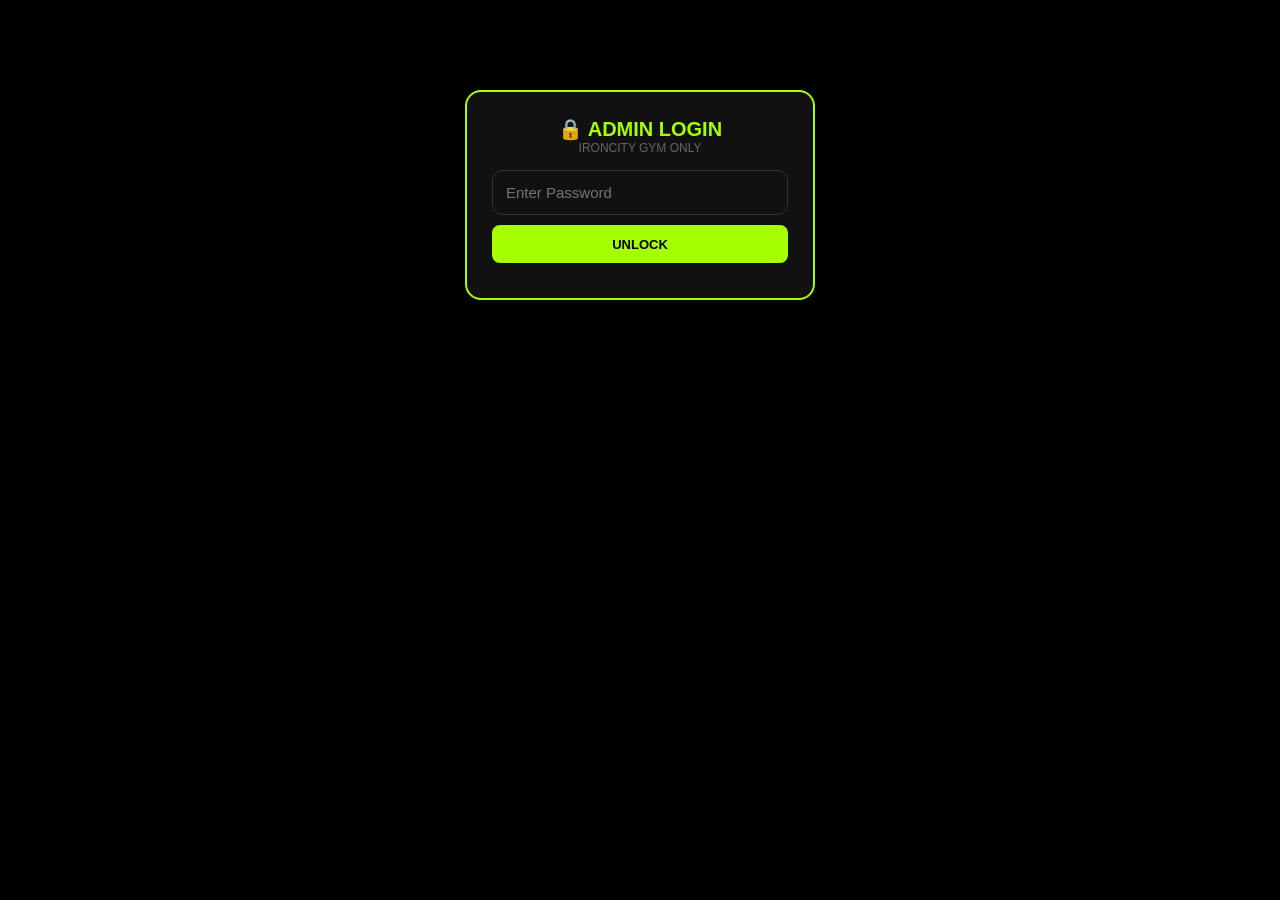
==== index.html @ 2d41ef51 "html" ====
<!DOCTYPE html>
<html lang="en">
<head>
<meta charset="UTF-8"><meta name="viewport" content="width=device-width, initial-scale=1.0"><title>IRONCITY ADMIN</title>
<style>
*{margin:0;padding:0;box-sizing:border-box;font-family:Arial,sans-serif}body{background:#000;color:#fff;padding:10px}h1{color:#a6ff00;text-align:center;margin-top:8px;font-size:21px}h2{margin-top:20px;font-size:16px}#loginBox{max-width:350px;margin:80px auto;background:#111;padding:25px;border-radius:16px;border:2px solid #a6ff00;text-align:center}#dashboard{display:none}.search{width:100%;padding:13px;border-radius:10px;background:#111;border:1px solid #333;color:#fff;margin:10px 0 5px 0;font-size:15px}.stats{display:grid;grid-template-columns:1fr 1fr 1fr;gap:8px;margin:10px 0}.card-stat{background:#111;border:1px solid #333;padding:12px;border-radius:10px;text-align:center;font-size:13px}.card-stat b{color:#a6ff00;font-size:18px;display:block;margin-top:3px}
/* FIXED - BIGGER LETTERS + PRESSABLE BUTTONS + SCROLLABLE ON PHONE */
.table-wrap{margin-top:10px;max-height:420px;overflow-y:auto;overflow-x:auto;-webkit-overflow-scrolling:touch;border:1px solid #222;border-radius:12px;background:#111}
.table-wrap::-webkit-scrollbar{height:6px;width:6px}
.table-wrap::-webkit-scrollbar-thumb{background:#a6ff00;border-radius:10px}
table{width:100%;border-collapse:collapse;font-size:14.5px;table-layout:auto;min-width:680px}
th{background:#a6ff00;color:#000;padding:10px 6px;text-align:left;font-size:12.5px;position:sticky;top:0;z-index:5;white-space:nowrap;font-weight:900}
td{padding:10px 6px;border-bottom:1px solid #222;text-align:left;font-size:14.5px;vertical-align:middle;line-height:1.4;word-break:break-word}
td small{font-size:11.5px}
.count{display:inline-block;padding:3px 9px;border-radius:20px;font-weight:800;margin-left:6px;font-size:11px}.btn{border:none;padding:10px 12px;border-radius:8px;font-weight:900;cursor:pointer;font-size:13px;min-height:38px}.btn-green{background:#a6ff00;color:#000;width:100%}.btn-wa{background:#a6ff00;color:#000;padding:8px 12px;border-radius:7px;text-decoration:none;font-size:12px;font-weight:800;white-space:nowrap;min-height:36px;display:inline-flex;align-items:center}.btn-paid{background:orange;color:#000;padding:8px 12px;border-radius:7px;font-size:12.5px;font-weight:800;cursor:pointer;border:none;white-space:nowrap;min-height:36px}#addBox{display:none;position:fixed;top:0;left:0;right:0;bottom:0;background:rgba(0,0,0,0.9);z-index:99;padding:15px;overflow:auto}#addBox .inner{max-width:400px;margin:30px auto;background:#111;border:2px solid #a6ff00;padding:20px;border-radius:16px}#addBox input,#addBox select{width:100%;padding:12px;margin:6px 0;border-radius:8px;background:#000;border:1px solid #333;color:#fff;font-size:14px}#searchInfo{font-size:12.5px;color:#a6ff00;margin-left:5px}.btn-cancel{background:#ff3333;color:#fff;padding:8px 10px;border-radius:7px;font-size:11px;font-weight:800;cursor:pointer;border:none;margin-left:4px;min-height:36px}.days-control{display:flex;align-items:center;gap:6px;background:#1a1a1a;border:1px solid #333;border-radius:10px;padding:6px;width:100%}.days-control input{width:100%;max-width:52px;text-align:center;background:#000;color:#a6ff00;font-weight:900;border:1px solid #333;border-radius:7px;padding:7px;font-size:14px;min-height:36px}.days-control button{width:34px;height:36px;border-radius:7px;border:none;font-weight:900;cursor:pointer;background:#222;color:#fff;font-size:13px;flex-shrink:0}.icon-btn{width:38px;height:38px;border-radius:8px;border:1px solid #333;background:#111;color:#fff;cursor:pointer;font-size:16px;flex-shrink:0}
#receiptModal{display:none;position:fixed;top:0;left:0;right:0;bottom:0;background:rgba(0,0,0,0.95);z-index:200;padding:15px;overflow:auto;align-items:center;justify-content:center}
#receiptModal .inner{max-width:500px;width:100%;margin:20px auto;background:#111;border:2px solid #a6ff00;border-radius:16px;padding:15px}
#receiptModal img,#receiptModal iframe{width:100%;max-height:80vh;border-radius:12px;background:#000}
/* REMOVE SMALL ARROW INSIDE NUMBER BOX - KEEP OUTSIDE LEFT/RIGHT BUTTONS */
input[type=number]::-webkit-outer-spin-button,
input[type=number]::-webkit-inner-spin-button{
-webkit-appearance:none;
margin:0;
}
input[type=number]{
-moz-appearance:textfield;
appearance:textfield;
}
</style>
</head>
<body>
<div id="loginBox">
  <div style="color:#a6ff00;font-weight:900;font-size:20px">🔒 ADMIN LOGIN</div>
  <div style="color:#666;font-size:12px;margin-bottom:15px">IRONCITY GYM ONLY</div>
  <input type="password" id="passInput" placeholder="Enter Password" class="search" style="margin:0 0 10px 0">
  <button class="btn btn-green" onclick="checkPassword()">UNLOCK</button>
  <div id="loginError" style="color:red;font-size:13px;margin-top:10px"></div>
</div>
<div id="dashboard">
  <h1>IRONCITY ADMIN</h1>
  <div style="text-align:center;color:#666;font-size:12px">Behind Ogige Main Market <br><button onclick="logout()" style="width:auto;padding:4px 10px;background:#222;color:#fff;font-size:11px;margin-top:5px;border:none;border-radius:5px;cursor:pointer">Logout</button></div>
  <div class="stats">
    <div class="card-stat"><span>Total</span><b id="total">0</b></div>
    <div class="card-stat"><span>🟢 Active</span><b id="active">0</b></div>
    <div class="card-stat"><span>🔴 Expired</span><b id="expired">0</b></div>
  </div>
  <div class="stats">
    <div class="card-stat"><span>💰 Revenue</span><b id="revenue">₦0</b></div>
    <div class="card-stat"><span>🟡 Today</span><b id="soon">0</b></div>
    <div class="card-stat"><span>Today</span><b id="todayDate"></b></div>
  </div>
  <div style="display:grid;grid-template-columns:1fr 1fr;gap:10px">
    <button class="btn btn-green" onclick="loadMembers()">🔄 Refresh</button>
    <button class="btn btn-green" style="background:#fff;color:#000" onclick="document.getElementById('addBox').style.display='block'">+ Add Member</button>
  </div>
  <input type="text" id="search" class="search" placeholder="🔍 Search ANYTHING..." oninput="filterTable()">
  <div id="searchInfo"></div>
  <h2>🟡 EXPIRES TODAY <span id="todayCount" class="count" style="background:orange;color:#000">0</span></h2>
  <div class="table-wrap"><table id="todayTable"><thead><tr><th>Name</th><th>Phone</th><th>Plan</th><th>Action</th></tr></thead><tbody><tr><td colspan="4">Loading...</td></tr></tbody></table></div>
  <h2>🟢 ACTIVE <span id="activeCount" class="count" style="background:#a6ff00;color:#000">0</span></h2>
  <div class="table-wrap"><table id="activeTable"><thead><tr><th>Name</th><th>Phone</th><th>Plan</th><th>Expires</th><th>Status</th><th>Manage</th></tr></thead><tbody><tr><td colspan="6">Loading...</td></tr></tbody></table></div>
  <h2>🔴 EXPIRED <span id="expiredCount" class="count" style="background:red;color:#fff">0</span></h2>
  <div class="table-wrap"><table id="expiredTable"><thead><tr><th>Name</th><th>Phone</th><th>Plan</th><th>Expired On</th><th>Status</th><th>Manage</th></tr></thead><tbody><tr><td colspan="6">Loading...</td></tr></tbody></table></div>
</div>
<div id="addBox"><div class="inner"><h2 style="color:#a6ff00;margin-bottom:10px">+ Add Member Manually</h2><input id="addName" placeholder="Full Name"><input id="addPhone" placeholder="Phone e.g 081..."><select id="addPlan"><option value="">Select Plan</option><option value="Daily Without Coaching">Daily Without Coaching - ₦1500</option><option value="Daily With Coaching">Daily With Coaching - ₦2500</option><option value="Weekly Without Coaching">Weekly Without Coaching - ₦7000</option><option value="Weekly With Coaching">Weekly With Coaching - ₦10000</option><option value="2 Weeks Without Coaching">2 Weeks Without Coaching - ₦12000</option><option value="2 Weeks With Coaching">2 Weeks With Coaching - ₦16000</option><option value="Monthly Without Coaching">Monthly Without Coaching - ₦12000</option><option value="Monthly With Coaching">Monthly With Coaching - ₦20000</option></select><select id="addSession"><option value="">Select Session</option><option>Morning 7AM-11AM</option><option>Evening 3PM-7PM</option></select><select id="addPay"><option value="Pay at Gym">Pay at Gym (Unpaid - ₦0)</option><option value="Pay Immediately">Paid Cash / Transfer (Count Revenue)</option></select><button class="btn btn-green" style="margin-top:10px" onclick="addMemberManually()">Add Member</button><button class="btn" style="width:100%;margin-top:8px;background:#222;color:#fff" onclick="document.getElementById('addBox').style.display='none'">Cancel</button><div id="addMsg" style="margin-top:10px;font-size:12px"></div></div></div>
<div id="receiptModal" onclick="if(event.target===this)closeReceipt()"><div class="inner"><div style="display:flex;justify-content:space-between;align-items:center;margin-bottom:10px"><b style="color:#a6ff00">🧾 Receipt</b><button onclick="closeReceipt()" style="background:red;color:#fff;border:none;padding:6px 12px;border-radius:8px;font-weight:900;cursor:pointer">✕ Close</button></div><div id="receiptContent" style="text-align:center;color:#666">Loading...</div></div></div>
<script>
const ADMIN_PASSWORD = "IronCity2024";
const SCRIPT_URL = "https://script.google.com/macros/s/AKfycbxXzLASwZrrU3uwd_KIz-hk4TkinqfwGpOUrkL6J2oufiEWx7UQjNJ5FR431eq5QlWcJw/exec";
function checkPassword(){if(document.getElementById('passInput').value===ADMIN_PASSWORD){localStorage.setItem('ironcity_admin','true');showDashboard()}else{document.getElementById('loginError').innerText="Wrong password!"}}function showDashboard(){document.getElementById('loginBox').style.display="none";document.getElementById('dashboard').style.display="block";loadMembers()}function logout(){localStorage.removeItem('ironcity_admin');location.reload()}if(localStorage.getItem('ironcity_admin')==='true'){showDashboard()}
function filterTable(){const q=document.getElementById('search').value.toLowerCase().trim();const info=document.getElementById('searchInfo');let visibleCount=0;document.querySelectorAll('table tbody tr').forEach(tr=>{if(tr.innerText.includes('No one')||tr.innerText.includes('No active')||tr.innerText.includes('No expired')||tr.innerText.includes('Loading')){return}const show=q===''||tr.innerText.toLowerCase().includes(q);tr.style.display=show?'':'none';if(show)visibleCount++;});if(q){info.textContent=visibleCount>0?`✅ ${visibleCount} found`:`❌ No results`}else{info.textContent=''}}
function getExpiryFromPlan(plan, from=new Date()){const d=new Date(from);const p=plan.toLowerCase();if(p.includes("daily"))d.setDate(d.getDate()+1);else if(p.includes("weekly")&&!p.includes("2"))d.setDate(d.getDate()+7);else if(p.includes("2 week"))d.setDate(d.getDate()+14);else d.setMonth(d.getMonth()+1);return d.getFullYear()+"-"+String(d.getMonth()+1).padStart(2,'0')+"-"+String(d.getDate()).padStart(2,'0');}
function parseDate(str){if(!str)return null;const s=String(str).trim();if(s.includes('T')||s.match(/^\d{4}-\d{2}-\d{2}/)){const d=new Date(s);if(!isNaN(d)){d.setHours(0,0,0,0);return d}}if(s.includes('/')){const p=s.split('/');if(p.length===3){const d=new Date(parseInt(p[2]),parseInt(p[1])-1,parseInt(p[0]));if(!isNaN(d)){d.setHours(0,0,0,0);return d}}}const d=new Date(s);if(!isNaN(d)){d.setHours(0,0,0,0);return d}return null}
let rawDataCache=[];
function getDynamicPriceAdmin(days, isWith){
  days=Number(days)||0;
  var P={daily_without:1500,daily_with:2500,weekly_without:7000,weekly_with:10000,twoWeeks_without:12000,twoWeeks_with:16000,monthly_without:12000,monthly_with:20000};
  var d=isWith?P.daily_with:P.daily_without;
  var w=isWith?P.weekly_with:P.weekly_without;
  var w2=isWith?P.twoWeeks_with:P.twoWeeks_without;
  var mo=isWith?P.monthly_with:P.monthly_without;
  if(days===1)return d; if(days===7)return w; if(days===14)return w2; if(days===30)return mo;
  var price=0; var rem=days;
  if(rem>=30){price+=Math.floor(rem/30)*mo; rem%=30;}
  if(rem>=14){price+=Math.floor(rem/14)*w2; rem%=14;}
  if(rem>=7){price+=Math.floor(rem/7)*w; rem%=7;}
  price+=rem*d; return price;
}
function getPriceFromPlan(plan){
  var p=String(plan||"").toLowerCase().trim();
  if(p==="daily without coaching")return 1500;
  if(p==="daily with coaching")return 2500;
  if(p==="weekly without coaching")return 7000;
  if(p==="weekly with coaching")return 10000;
  if(p==="2 weeks without coaching")return 12000;
  if(p==="2 weeks with coaching")return 16000;
  if(p==="monthly without coaching")return 12000;
  if(p==="monthly with coaching")return 20000;
  var m=p.match(/(\d+)\s*day/);
  if(m){
    var days=parseInt(m[1]);
    var isWith=p.indexOf("with coaching")>-1 && p.indexOf("without")==-1;
    return getDynamicPriceAdmin(days, isWith);
  }
  return 1500;
}
function changeDays(id, delta){const inp=document.getElementById(id);let v=parseInt(inp.value)||0;v+=delta;if(v<1)v=1;if(v>365)v=365;inp.value=v}
function viewReceipt(url){if(!url){alert('No receipt');return}const modal=document.getElementById('receiptModal');const content=document.getElementById('receiptContent');modal.style.display='flex';let displayUrl=url;if(url.includes('drive.google.com')&&url.includes('/view')){const id=url.match(/[-\w]{25,}/);if(id)displayUrl=`https://drive.google.com/file/d/${id[0]}/preview`;}if(url.toLowerCase().includes('.pdf')||displayUrl.includes('/preview')){content.innerHTML=`<iframe src="${displayUrl}" style="height:70vh"></iframe><br><a href="${url}" target="_blank" style="color:#a6ff00;margin-top:10px;display:inline-block">Open</a>`;}else{content.innerHTML=`<img src="${displayUrl}" style="max-width:100%"><br><a href="${url}" target="_blank" style="color:#a6ff00;margin-top:10px;display:inline-block">Open</a>`;}}
function closeReceipt(){document.getElementById('receiptModal').style.display='none';}
function generateAndSendCard(name,phone,plan,expiry,profilePic,membershipId){const clean=String(phone).replace(/[^0-9]/g,'');const wa=clean.startsWith('0')?'234'+clean.slice(1):clean;const id=membershipId||('IC-'+clean.slice(-4));const qr=`https://api.qrserver.com/v1/create-qr-code/?size=300x300&data=IRONCITY|${name}|${phone}|${plan}|${expiry}`;const text=`*IRONCITY GYM - CARD APPROVED* 💳\n\nName: ${name}\nPhone: ${phone}\nID: ${id}\nPlan: ${plan}\nExpires: ${expiry}\n\nQR: ${qr}\nShow at gate.`;window.open(`https://wa.me/${wa}?text=${encodeURIComponent(text)}`,'_blank');}
async function addDaysToMember(phone, inputId, btn, isWith){const days=parseInt(document.getElementById(inputId).value)||0;if(days<1){alert('Enter days');return}const pricePreview=getDynamicPriceAdmin(days, isWith);if(!confirm(`Add ${days} days to ${phone}? Price ₦${pricePreview.toLocaleString()} - Will be PAUSED until you Mark Paid + Play.`))return;if(btn){btn.innerText='...';btn.disabled=true}try{await fetch(SCRIPT_URL,{method:"POST",mode:"no-cors",body:JSON.stringify({action:"addDays",phone:phone,days:days,isWith:isWith})});alert(`✅ Added ${days} days - Price ₦${pricePreview.toLocaleString()} - Now at TOP as PAUSED (—) - Mark Paid`);setTimeout(loadMembers,3500)}catch(e){alert('Error:'+e.message);if(btn){btn.innerText='Add';btn.disabled=false}}}
async function pauseMember(phone, btn){if(!confirm('Pause?'))return;if(btn){btn.innerText='...';btn.disabled=true}try{await fetch(SCRIPT_URL,{method:"POST",mode:"no-cors",body:JSON.stringify({action:"pause",phone:String(phone)})});alert('⏸️ Paused - Now shows —');setTimeout(loadMembers,3500)}catch(e){alert(e.message)}}
async function playMember(phone, btn){if(!confirm('Play? Starts TODAY'))return;if(btn){btn.innerText='...';btn.disabled=true}try{await fetch(SCRIPT_URL,{method:"POST",mode:"no-cors",body:JSON.stringify({action:"play",phone:String(phone)})});alert('▶️ Resumed - Starts TODAY - Expiry now shows date');setTimeout(loadMembers,3500)}catch(e){alert(e.message)}}
async function markAsPaid(phone, plan, btn){
  if(btn){btn.innerText="Marking...";btn.disabled=true}
  const price=getPriceFromPlan(plan);
  if(!confirm('Mark as PAID ₦'+price.toLocaleString()+'?')){if(btn){btn.innerText="Mark Paid ₦"+price.toLocaleString();btn.disabled=false}return}
  try{
    await fetch(SCRIPT_URL,{method:"POST",mode:"no-cors",body:JSON.stringify({action:"markPaid",phone:String(phone),price:Number(price)})});
    alert('✅ Paid ₦'+price.toLocaleString()+'! Wait 4 secs - revenue + card unlock');
    setTimeout(loadMembers,4000);
  }catch(e){alert(e.message);if(btn){btn.innerText="Mark Paid";btn.disabled=false}}
}
async function cancelMember(phone, btn){if(!confirm('Delete?'))return;if(btn){btn.innerText="Deleting...";btn.disabled=true}await fetch(SCRIPT_URL,{method:"POST",mode:"no-cors",body:JSON.stringify({action:"cancel",phone:phone})});alert('✅ Deleted');setTimeout(loadMembers,4000)}
async function addMemberManually(){const name=document.getElementById('addName').value.trim();const phone=document.getElementById('addPhone').value.trim();const plan=document.getElementById('addPlan').value;const session=document.getElementById('addSession').value;const payMethod=document.getElementById('addPay').value;const msg=document.getElementById('addMsg');if(!name||!phone||!plan||!session){msg.innerHTML='<span style="color:red">Fill all fields</span>';return}msg.innerHTML='Adding...';const isPaid=payMethod.includes('Immediately');const price=isPaid?getPriceFromPlan(plan):0;const expiry=getExpiryFromPlan(plan);const data={name,phone,email:`${phone}@ironcity.com`,session,plan,goal:"general",payMethod,price,amount:price,expiry};try{await fetch(SCRIPT_URL,{method:"POST",mode:"no-cors",body:JSON.stringify(data)});msg.innerHTML='<span style="color:#a6ff00">✅ Added</span>';setTimeout(()=>{document.getElementById('addBox').style.display='none';loadMembers();document.getElementById('addName').value='';document.getElementById('addPhone').value='';msg.innerHTML=''},1200)}catch(e){msg.innerHTML='<span style="color:red">Error: '+e.message+'</span>'}}
async function loadMembers(){
  document.getElementById('todayDate').innerText=new Date().toDateString().slice(4);
  try{
    const res=await fetch(SCRIPT_URL+"?t="+Date.now(),{cache:"no-store"});const data=await res.json();rawDataCache=data;
    let total=0,active=0,expired=0,soon=0,revenue=0;let todayHTML="",activeHTML="",expiredHTML="";
    const today=new Date();today.setHours(0,0,0,0);
    data.reverse().forEach((m, idx)=>{
      if(!m.name)return;total++;
      const amt=parseInt(m.amount||0)||0;if(amt>0){revenue+=amt}
      const isPaid=amt>0;
      const isPaused=String(m.status||'').toLowerCase()==='paused';
      let expiry = parseDate(m.expiryDate||m.expiry);
      let diff=null;let expiryDisplay="—";
      if(isPaused){
        const orig=parseDate(m.originalExpiry);
        if(orig){diff=Math.ceil((orig - today)/(1000*60*60*24));if(diff<1)diff=m.days||7;}else diff=m.days||7;
        expiryDisplay=`<span style="color:#666">—</span> <small style="color:#a6ff00">⏸️ ${diff}d pending</small>`;
      } else if(expiry){
        expiry.setHours(0,0,0,0);diff=Math.ceil((expiry-today)/(1000*60*60*24));
        expiryDisplay=expiry.toDateString().slice(4)+` <small style="color:#666">(${diff}d)</small>`;
      } else {
        expiryDisplay=`<span style="color:#666">—</span>`;
      }
      const cleanPhone=String(m.phone||'').replace(/[^0-9]/g,'');const waPhone=cleanPhone.startsWith('0')?'234'+cleanPhone.slice(1):cleanPhone;const waLink=`https://wa.me/${waPhone}`;
      const inputId=`days_${idx}`;
      const daysControl=`<div class="days-control"><button onclick="changeDays('${inputId}',-1)">▼</button><input id="${inputId}" type="number" value="7" min="1" max="365"><button onclick="changeDays('${inputId}',1)">▲</button><button class="btn-green" style="width:auto;padding:6px 10px;border-radius:8px" onclick="addDaysToMember('${m.phone}','${inputId}',this, ${m.isWith})">Add</button></div>`;
      const receiptBtn = m.receipt ? `<button style="background:#fff;color:#000;padding:5px 10px;border-radius:8px;font-size:11px;font-weight:800;border:none;cursor:pointer" onclick="viewReceipt('${m.receipt}')">🧾 Receipt</button>` : `<span style="font-size:10px;color:#666">No receipt</span>`;
      const expStr = (m.expiryDate||m.expiry||m.originalExpiry||'').toString().split('T')[0];
      const displayPlan = m.planDisplay || m.plan;
      const priceForBtn = getPriceFromPlan(m.plan);
      const cardBtn = `<button ${!isPaid?'disabled':''} style="background:${!isPaid?'#333':'#a6ff00'};color:${!isPaid?'#666':'#000'};padding:5px 10px;border-radius:8px;font-size:11px;font-weight:800;border:none;cursor:${!isPaid?'not-allowed':'pointer'}" onclick="generateAndSendCard('${String(m.name).replace(/'/g,"\\'")}','${m.phone}','${String(displayPlan).replace(/'/g,"\\'")}','${expStr}','${m.profilePic||''}','${m.membershipId||''}')">💳 ${isPaid?'Send Card WA':'Card Locked'}</button>`;
      let cancelBtn="";let markPaidBtn="";
      if(!isPaid){cancelBtn=`<button class="btn-cancel" onclick="cancelMember('${m.phone}',this)">Cancel</button>`;markPaidBtn=`<button class="btn-paid" onclick="markAsPaid('${m.phone}','${m.plan}',this)">Mark Paid ₦${priceForBtn.toLocaleString()}</button>`}else{markPaidBtn=`<span style="color:#a6ff00;font-weight:700">Paid ₦${amt.toLocaleString()}</span>`}
      let pausePlayBtn="";
      if(isPaused){
        if(!isPaid){
          pausePlayBtn=`<button class="icon-btn" disabled style="opacity:0.2;cursor:not-allowed" title="Mark Paid first to unlock Play">▶️</button> <small style="color:#ffaa00">Locked</small>`;
        } else {
          pausePlayBtn=`<button class="icon-btn" title="Play - starts TODAY" onclick="playMember('${m.phone}',this)">▶️</button>`;
        }
      } else {
        pausePlayBtn=`<button class="icon-btn" title="Pause" onclick="pauseMember('${m.phone}',this)">⏸️</button>`;
      }
      const actionCell=`<div style="display:flex;flex-direction:column;gap:6px">${daysControl}<div style="display:flex;gap:5px;flex-wrap:wrap;align-items:center">${receiptBtn}<span style="color:#a6ff00;font-weight:800;font-size:11px">${!isPaid?'':'Paid ₦'+amt.toLocaleString()}</span>${!isPaid?markPaidBtn:''}</div><div style="display:flex;gap:5px;flex-wrap:wrap;align-items:center">${cardBtn}${pausePlayBtn}${cancelBtn}</div></div>`;
      if(diff!==null && diff<0 && !isPaused){
        expired++;expiredHTML+=`<tr><td>${m.name}<br><small style="color:#666">${m.phone}</small></td><td>${m.phone}</td><td>${displayPlan}</td><td>${expiry?expiry.toDateString().slice(4):'Expired'}</td><td style="color:red">Expired</td><td>${actionCell}</td></tr>`;
      }else{
        active++;const statusBadge=isPaused?`<span style="color:#a6ff00">⏸️ Paused ${!isPaid?'(Payment Pending)':''}</span>`:diff===0?`<span style="color:#ffaa00">Today</span>`:`<span style="color:#a6ff00">● Active</span>`;
        activeHTML+=`<tr><td>${m.name}<br><small style="color:#666">${m.phone}<br>${m.membershipId||''}</small></td><td>${m.phone}</td><td>${displayPlan}</td><td>${expiryDisplay}</td><td>${statusBadge}</td><td>${actionCell}</td></tr>`;
        if(diff===0&&!isPaused){soon++;todayHTML+=`<tr><td>${m.name}</td><td>${m.phone}</td><td>${displayPlan}</td><td>${actionCell}</td></tr>`}
      }
    });
    document.getElementById('todayTable').querySelector('tbody').innerHTML=todayHTML||`<tr><td colspan="4" style="color:#666">No one</td></tr>`;
    document.getElementById('activeTable').querySelector('tbody').innerHTML=activeHTML||`<tr><td colspan="6" style="color:#666">No active</td></tr>`;
    document.getElementById('expiredTable').querySelector('tbody').innerHTML=expiredHTML||`<tr><td colspan="6" style="color:#666">No expired</td></tr>`;
    document.getElementById('total').innerText=total;document.getElementById('active').innerText=active;document.getElementById('expired').innerText=expired;document.getElementById('soon').innerText=soon;
    document.getElementById('activeCount').innerText=active;document.getElementById('expiredCount').innerText=expired;document.getElementById('todayCount').innerText=soon;
    document.getElementById('revenue').innerText="₦"+revenue.toLocaleString();
    if(document.getElementById('search').value)filterTable();
  }catch(e){document.querySelectorAll('tbody').forEach(tb=>tb.innerHTML=`<tr><td colspan="6">Error: ${e.message}</td></tr>`)}
}
</script>
</body>
</html>
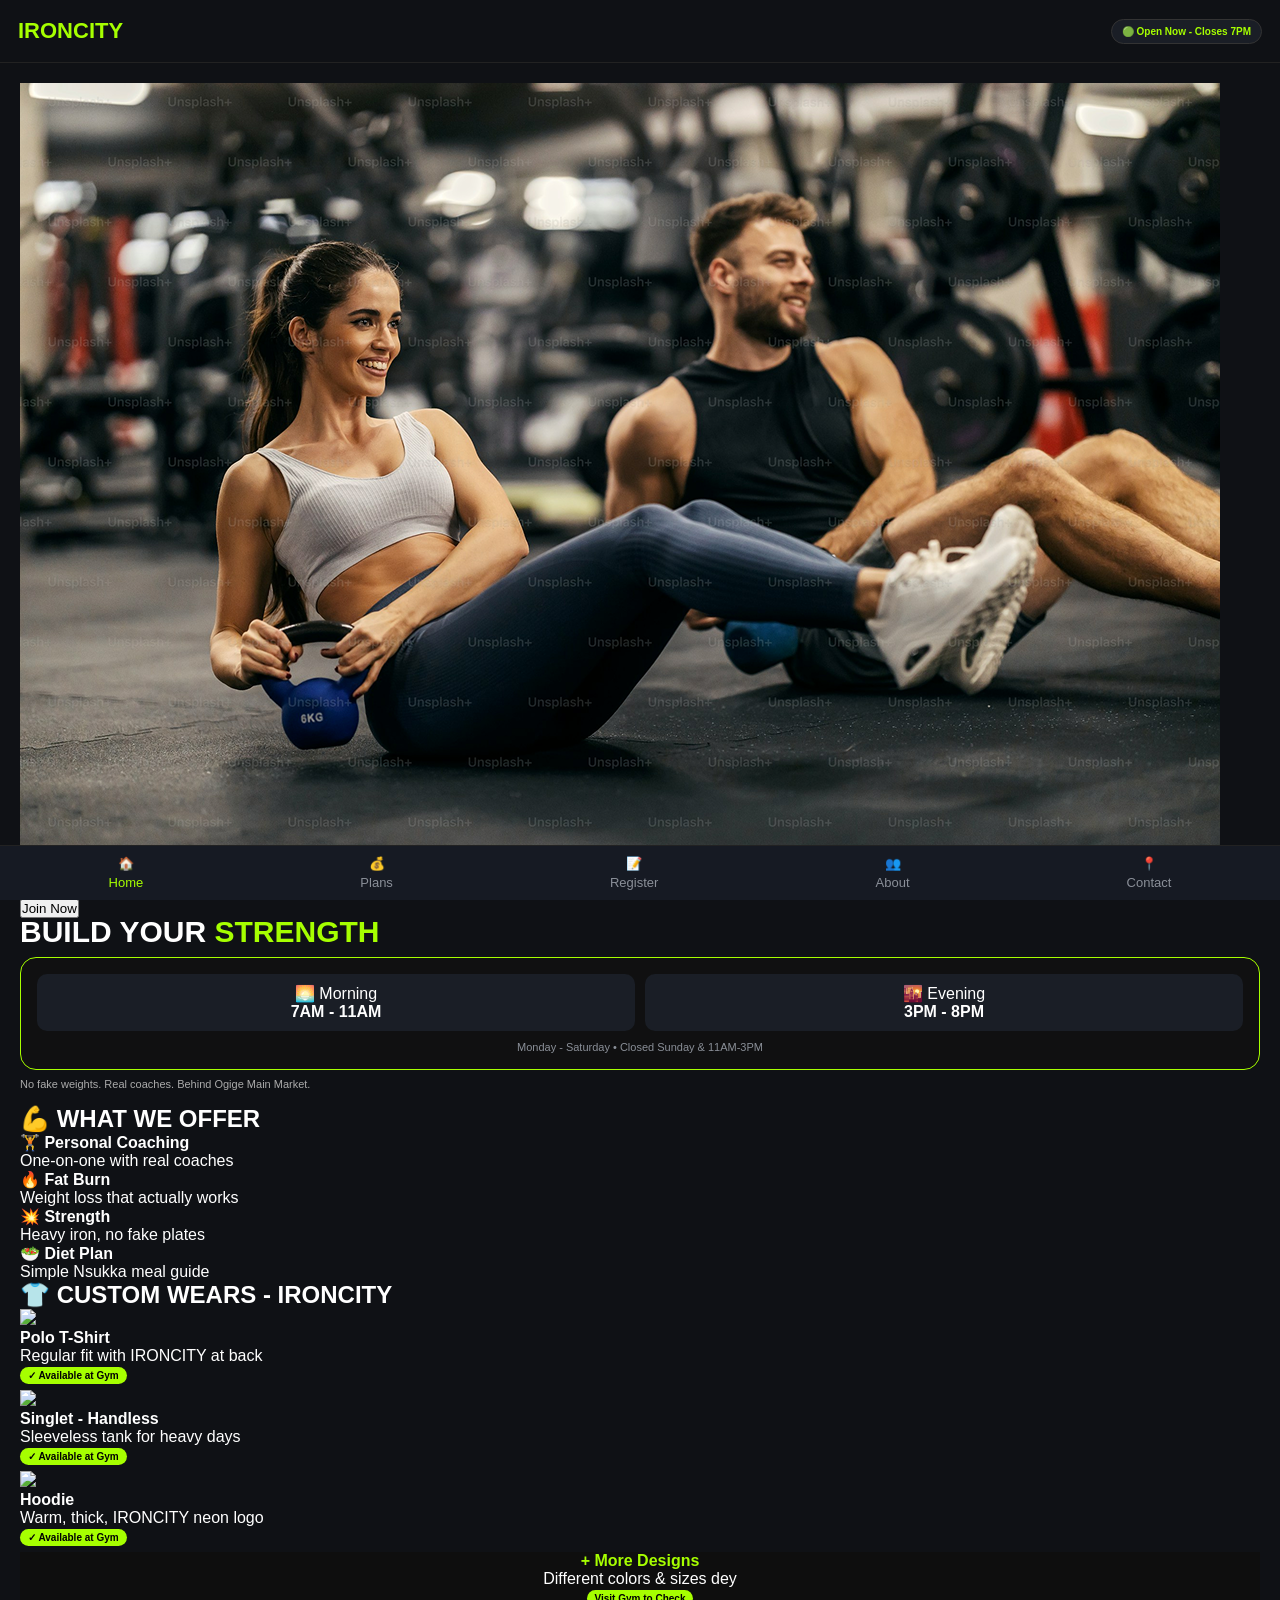
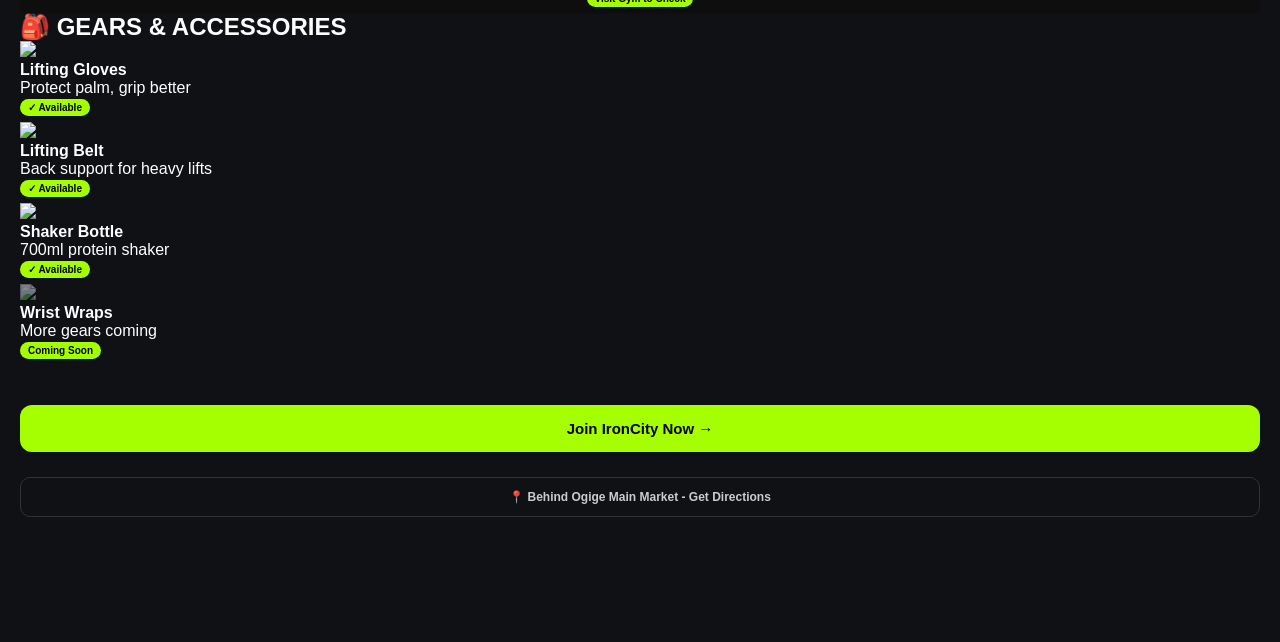
==== commit 0855474b: "html" ====
--- a/index.html
+++ b/index.html
@@ -1,189 +1,174 @@
+<!-- index.html -->
+
 <!DOCTYPE html>
 <html lang="en">
-<head>
-<meta charset="UTF-8"><meta name="viewport" content="width=device-width, initial-scale=1.0"><title>IRONCITY ADMIN</title>
-<style>
-*{margin:0;padding:0;box-sizing:border-box;font-family:Arial,sans-serif}body{background:#000;color:#fff;padding:10px}h1{color:#a6ff00;text-align:center;margin-top:8px;font-size:21px}h2{margin-top:20px;font-size:16px}#loginBox{max-width:350px;margin:80px auto;background:#111;padding:25px;border-radius:16px;border:2px solid #a6ff00;text-align:center}#dashboard{display:none}.search{width:100%;padding:13px;border-radius:10px;background:#111;border:1px solid #333;color:#fff;margin:10px 0 5px 0;font-size:15px}.stats{display:grid;grid-template-columns:1fr 1fr 1fr;gap:8px;margin:10px 0}.card-stat{background:#111;border:1px solid #333;padding:12px;border-radius:10px;text-align:center;font-size:13px}.card-stat b{color:#a6ff00;font-size:18px;display:block;margin-top:3px}
-/* FIXED - BIGGER LETTERS + PRESSABLE BUTTONS + SCROLLABLE ON PHONE */
-.table-wrap{margin-top:10px;max-height:420px;overflow-y:auto;overflow-x:auto;-webkit-overflow-scrolling:touch;border:1px solid #222;border-radius:12px;background:#111}
-.table-wrap::-webkit-scrollbar{height:6px;width:6px}
-.table-wrap::-webkit-scrollbar-thumb{background:#a6ff00;border-radius:10px}
-table{width:100%;border-collapse:collapse;font-size:14.5px;table-layout:auto;min-width:680px}
-th{background:#a6ff00;color:#000;padding:10px 6px;text-align:left;font-size:12.5px;position:sticky;top:0;z-index:5;white-space:nowrap;font-weight:900}
-td{padding:10px 6px;border-bottom:1px solid #222;text-align:left;font-size:14.5px;vertical-align:middle;line-height:1.4;word-break:break-word}
-td small{font-size:11.5px}
-.count{display:inline-block;padding:3px 9px;border-radius:20px;font-weight:800;margin-left:6px;font-size:11px}.btn{border:none;padding:10px 12px;border-radius:8px;font-weight:900;cursor:pointer;font-size:13px;min-height:38px}.btn-green{background:#a6ff00;color:#000;width:100%}.btn-wa{background:#a6ff00;color:#000;padding:8px 12px;border-radius:7px;text-decoration:none;font-size:12px;font-weight:800;white-space:nowrap;min-height:36px;display:inline-flex;align-items:center}.btn-paid{background:orange;color:#000;padding:8px 12px;border-radius:7px;font-size:12.5px;font-weight:800;cursor:pointer;border:none;white-space:nowrap;min-height:36px}#addBox{display:none;position:fixed;top:0;left:0;right:0;bottom:0;background:rgba(0,0,0,0.9);z-index:99;padding:15px;overflow:auto}#addBox .inner{max-width:400px;margin:30px auto;background:#111;border:2px solid #a6ff00;padding:20px;border-radius:16px}#addBox input,#addBox select{width:100%;padding:12px;margin:6px 0;border-radius:8px;background:#000;border:1px solid #333;color:#fff;font-size:14px}#searchInfo{font-size:12.5px;color:#a6ff00;margin-left:5px}.btn-cancel{background:#ff3333;color:#fff;padding:8px 10px;border-radius:7px;font-size:11px;font-weight:800;cursor:pointer;border:none;margin-left:4px;min-height:36px}.days-control{display:flex;align-items:center;gap:6px;background:#1a1a1a;border:1px solid #333;border-radius:10px;padding:6px;width:100%}.days-control input{width:100%;max-width:52px;text-align:center;background:#000;color:#a6ff00;font-weight:900;border:1px solid #333;border-radius:7px;padding:7px;font-size:14px;min-height:36px}.days-control button{width:34px;height:36px;border-radius:7px;border:none;font-weight:900;cursor:pointer;background:#222;color:#fff;font-size:13px;flex-shrink:0}.icon-btn{width:38px;height:38px;border-radius:8px;border:1px solid #333;background:#111;color:#fff;cursor:pointer;font-size:16px;flex-shrink:0}
-#receiptModal{display:none;position:fixed;top:0;left:0;right:0;bottom:0;background:rgba(0,0,0,0.95);z-index:200;padding:15px;overflow:auto;align-items:center;justify-content:center}
-#receiptModal .inner{max-width:500px;width:100%;margin:20px auto;background:#111;border:2px solid #a6ff00;border-radius:16px;padding:15px}
-#receiptModal img,#receiptModal iframe{width:100%;max-height:80vh;border-radius:12px;background:#000}
-/* REMOVE SMALL ARROW INSIDE NUMBER BOX - KEEP OUTSIDE LEFT/RIGHT BUTTONS */
-input[type=number]::-webkit-outer-spin-button,
-input[type=number]::-webkit-inner-spin-button{
--webkit-appearance:none;
-margin:0;
-}
-input[type=number]{
--moz-appearance:textfield;
-appearance:textfield;
-}
-</style>
-</head>
+<head><meta charset="UTF-8"><meta name="viewport" content="width=device-width, initial-scale=1.0">
+<title>IRONCITY GYM - Nsukka</title><link rel="stylesheet" href="styles.css"></head>
 <body>
-<div id="loginBox">
-  <div style="color:#a6ff00;font-weight:900;font-size:20px">🔒 ADMIN LOGIN</div>
-  <div style="color:#666;font-size:12px;margin-bottom:15px">IRONCITY GYM ONLY</div>
-  <input type="password" id="passInput" placeholder="Enter Password" class="search" style="margin:0 0 10px 0">
-  <button class="btn btn-green" onclick="checkPassword()">UNLOCK</button>
-  <div id="loginError" style="color:red;font-size:13px;margin-top:10px"></div>
+<header><div class="logo">IRONCITY</div><div id="openStatus" class="open-badge">● CHECKING...</div></header>
+
+<div id="home" class="page active">
+
+  <div class="hero-old">
+    <img src="images/hero.png">
+    <div class="hero-overlay">
+      <div class="top-bar">
+        <p class="small-neon" style="color:#a6ff00;font-weight:900;font-size:11px;margin:0">NSUKKA'S HARDEST GYM</p>
+        <button class="btn-join-small" onclick="showPage('register', document.querySelector(`.bottom-nav button[onclick*='register']`))">Join Now</button>
+      </div>
+      <div>
+        <h1 style="font-size:30px;line-height:0.95;margin:0">BUILD YOUR <span style="color:#a6ff00">STRENGTH</span></h1>
+        <div class="card time-card" style="margin:10px 0 0 0;background:rgba(17,17,17,0.9);backdrop-filter:blur(4px)"><div class="time-row"><div>🌅 Morning<br><b>7AM - 11AM</b></div><div>🌇 Evening<br><b>3PM - 8PM</b></div></div><div class="time-note">Monday - Saturday • Closed Sunday & 11AM-3PM</div></div>
+        <p class="muted" style="font-size:11px;margin-top:8px;color:#aaa">No fake weights. Real coaches. Behind Ogige Main Market.</p>
+      </div>
+    </div>
+  </div>
+
+  <div class="section">
+    <h2>💪 WHAT WE OFFER</h2>
+    <div class="offer-grid">
+      <div class="offer-card"><b>🏋️ Personal Coaching</b><p>One-on-one with real coaches</p></div>
+      <div class="offer-card"><b>🔥 Fat Burn</b><p>Weight loss that actually works</p></div>
+      <div class="offer-card"><b>💥 Strength</b><p>Heavy iron, no fake plates</p></div>
+      <div class="offer-card"><b>🥗 Diet Plan</b><p>Simple Nsukka meal guide</p></div>
+    </div>
+  </div>
+
+  <div class="section">
+    <h2>👕 CUSTOM WEARS - IRONCITY</h2>
+    <div class="shop-grid">
+      <div class="shop-card"><img src="images/polo.png"><div class="info"><b>Polo T-Shirt</b><p>Regular fit with IRONCITY at back</p><span class="badge">✓ Available at Gym</span></div></div>
+      <div class="shop-card"><img src="images/singlet.png"><div class="info"><b>Singlet - Handless</b><p>Sleeveless tank for heavy days</p><span class="badge">✓ Available at Gym</span></div></div>
+      <div class="shop-card"><img src="images/hoodie.png"><div class="info"><b>Hoodie</b><p>Warm, thick, IRONCITY neon logo</p><span class="badge">✓ Available at Gym</span></div></div>
+      <div class="shop-card" style="background:#0e0e0e;display:flex;align-items:center;justify-content:center"><div class="info" style="text-align:center"><b style="color:#a6ff00">+ More Designs</b><p>Different colors & sizes dey</p><span class="badge">Visit Gym to Check</span></div></div>
+    </div>
+  </div>
+
+  <div class="section">
+    <h2>🎒 GEARS & ACCESSORIES</h2>
+    <div class="shop-grid">
+      <div class="shop-card"><img src="images/gloves.png"><div class="info"><b>Lifting Gloves</b><p>Protect palm, grip better</p><span class="badge">✓ Available</span></div></div>
+      <div class="shop-card"><img src="images/belt.png"><div class="info"><b>Lifting Belt</b><p>Back support for heavy lifts</p><span class="badge">✓ Available</span></div></div>
+      <div class="shop-card"><img src="images/shaker.png"><div class="info"><b>Shaker Bottle</b><p>700ml protein shaker</p><span class="badge">✓ Available</span></div></div>
+      <div class="shop-card"><img src="images/belt.png" style="opacity:0.5"><div class="info"><b>Wrist Wraps</b><p>More gears coming</p><span class="badge">Coming Soon</span></div></div>
+    </div>
+  </div>
+
+  <div style="display:flex;flex-direction:column;gap:10px;margin:25px 0">
+    <button class="btn" onclick="showPage('register', document.querySelector(`.bottom-nav button[onclick*='register']`))" style="width:100%;padding:15px;font-size:15px;border-radius:12px">Join IronCity Now →</button>
+    <a href="https://www.google.com/maps/dir/?api=1&destination=Ogige+Main+Market+Nsukka" target="_blank" style="background:transparent;border:1.5px solid #333;color:#ccc;padding:12px;border-radius:10px;font-weight:700;text-decoration:none;text-align:center;font-size:12px">📍 Behind Ogige Main Market - Get Directions</a>
+  </div>
 </div>
-<div id="dashboard">
-  <h1>IRONCITY ADMIN</h1>
-  <div style="text-align:center;color:#666;font-size:12px">Behind Ogige Main Market <br><button onclick="logout()" style="width:auto;padding:4px 10px;background:#222;color:#fff;font-size:11px;margin-top:5px;border:none;border-radius:5px;cursor:pointer">Logout</button></div>
-  <div class="stats">
-    <div class="card-stat"><span>Total</span><b id="total">0</b></div>
-    <div class="card-stat"><span>🟢 Active</span><b id="active">0</b></div>
-    <div class="card-stat"><span>🔴 Expired</span><b id="expired">0</b></div>
+
+<div id="plans" class="page">
+ <h2>CHOOSE YOUR <span class="neon">PLAN</span></h2><p class="muted-sm">Open 7-11AM & 3-8PM daily</p>
+  <div class="card plan-card" onclick="selectPlan(this,'Daily Without Coaching')"><h3>Daily • Without Coaching</h3><div class="price">₦1,500 / day</div></div>
+  <div class="card plan-card" onclick="selectPlan(this,'Daily With Coaching')"><span class="badge">BEGINNER FRIENDLY</span><h3>Daily • With Coaching</h3><div class="price">₦2,500 / day</div></div>
+  <div class="card plan-card" onclick="selectPlan(this,'Weekly Without Coaching')"><h3>Weekly • Without Coaching</h3><div class="price">₦7,000 / week</div></div>
+  <div class="card plan-card" onclick="selectPlan(this,'Weekly With Coaching')"><h3>Weekly • With Coaching</h3><div class="price">₦10,000 / week</div></div>
+  <div class="card plan-card" onclick="selectPlan(this,'2 Weeks Without Coaching')"><h3>2 Weeks • Without Coaching</h3><div class="price">₦12,000 / 2 weeks</div></div>
+  <div class="card plan-card" onclick="selectPlan(this,'2 Weeks With Coaching')"><span class="badge">MOST POPULAR</span><h3>2 Weeks • With Coaching</h3><div class="price">₦16,000 / 2 weeks</div></div>
+  <div class="card plan-card" onclick="selectPlan(this,'Monthly Without Coaching')"><h3>Monthly • Without Coaching</h3><div class="price">₦12,000 / month</div></div>
+  <div class="card plan-card selected" onclick="selectPlan(this,'Monthly With Coaching')"><span class="badge">MOST POPULAR</span><h3>Monthly • With Coaching</h3><div class="price">₦20,000 / month</div></div>
+</div>
+
+<div id="register" class="page">
+  <h2 class="neon">GYM REGISTRATION</h2>
+  <div class="card time-card small"><b>⏰ Open: 7-11AM & 3-8PM Daily</b></div>
+  <form id="gymForm" onsubmit="return validateForm(event)">
+    <label>FULL NAME *</label><input type="text" id="fullName" placeholder="Alex Morgan" required>
+    <label>PHONE (WhatsApp) *</label><input type="tel" id="phone" placeholder="081..." required>
+    <label>EMAIL (for reminder) *</label><input type="email" id="email" placeholder="alex@gmail.com" required>
+        <label>PROFILE PICTURE (Face) *</label>
+    <div class="upload-area" onclick="document.getElementById('profilePic').click()" style="margin-bottom:14px;">
+      <input type="file" id="profilePic" accept="image/*" hidden onchange="profilePicked(this)">
+      <div id="profileLabel">📸 UPLOAD YOUR FACE PHOTO<br><small>For ID Card - JPG, PNG • Max 5MB</small></div>
+    </div>
+    <div id="profileName" style="color:#a6ff00;font-size:12px;margin-top:-10px;margin-bottom:14px"></div>
+    <label>PREFERRED SESSION *</label>
+    <select id="session" required><option value="">When will you train?</option><option>Morning 7AM-11AM</option><option>Evening 3PM-8PM</option><option>Both Sessions</option></select>
+    <label>PLAN *</label>
+   <select id="planSelect" required><option value="">Select plan</option><option value="Daily Without Coaching">Daily Without Coaching - ₦1,500</option><option value="Daily With Coaching">Daily With Coaching - ₦2,500</option><option value="Weekly Without Coaching">Weekly Without Coaching - ₦7,000</option><option value="Weekly With Coaching">Weekly With Coaching - ₦10,000</option><option value="2 Weeks Without Coaching">2 Weeks Without Coaching - ₦12,000</option><option value="2 Weeks With Coaching">2 Weeks With Coaching - ₦16,000</option><option value="Monthly Without Coaching">Monthly Without Coaching - ₦12,000</option><option value="Monthly With Coaching">Monthly With Coaching - ₦20,000</option></select>
+    <label>GOAL *</label><textarea id="goal" placeholder="Build strength..." required></textarea>
+
+    <label>PAYMENT METHOD *</label>
+    <div class="pay-options">
+      <label class="pay-card active" id="cardGym"><input type="radio" name="pay" value="later" checked onchange="togglePay()"><span>🏦</span><b>Pay at Gym</b><small>Cash at reception</small></label>
+      <label class="pay-card" id="cardNow"><input type="radio" name="pay" value="now" onchange="togglePay()"><span>💳</span><b>Pay Immediately</b><small>Transfer & upload receipt</small></label>
+    </div>
+
+    <div id="payNowBox" style="display:none" class="card pay-box">
+      <b style="color:#a6ff00">Bank Details for Transfer</b><br>
+      Bank: OPAY<br>Account: 1234567890<br>Name: IRONCITY GYM<br>Amount: <span id="showAmount">Select plan first</span><br><br>
+      <label>UPLOAD RECEIPT *</label>
+      <div class="upload-area" onclick="document.getElementById('receipt').click()">
+        <input type="file" id="receipt" accept="image/*,.pdf" hidden onchange="filePicked(this)">
+        <div id="uploadLabel">📤 UPLOAD RECEIPT<br><small>JPG, PNG, PDF • Max 5MB</small></div>
+      </div>
+      <div id="fileName" style="color:#a6ff00;font-size:12px;margin-top:6px"></div>
+    </div>
+
+    <p id="errorMsg" style="display:none;color:#ff4d4d;font-size:13px">⚠️ Fill all fields oo</p>
+    <button type="submit" class="btn">SUBMIT REGISTRATION</button>
+    <p class="tiny">All fields must be filled to register</p>
+  </form>
+</div>
+
+<div id="alreadyRegistered" class="page" style="display:none; text-align:center; padding:40px 20px;">
+  <div style="max-width:400px; margin:40px auto; background:#111; border:2px solid #a6ff00; border-radius:16px; padding:30px;">
+    <div style="font-size:50px;">⚠️</div>
+    <h2 style="color:#a6ff00; margin:15px 0;">Already Registered</h2>
+    <p style="color:#ccc; font-size:14px; line-height:1.5;">
+      This phone number <b id="dupPhone" style="color:#fff;"></b> is already in our system.
+    </p>
+    <div style="background:#000; padding:15px; border-radius:10px; margin:15px 0; text-align:left; font-size:13px;">
+      <div>Name: <b id="dupName" style="color:#a6ff00;"></b></div>
+      <div>Plan: <span id="dupPlan"></span></div>
+      <div>Expires: <b id="dupExpiry" style="color:orange;"></b></div>
+      <div>Status: <b id="dupStatus"></b></div>
+    </div>
+    <button class="btn btn-green" onclick="showPage('home', document.querySelector('.bottom-nav button:nth-child(1)'))" style="width:100%; padding:12px; border-radius:10px; background:#a6ff00; color:#000; font-weight:900; border:none; cursor:pointer;">Back to Home</button>
+    <p style="color:#666; font-size:11px; margin-top:10px;">If you want to renew, visit gym or contact admin.</p>
   </div>
-  <div class="stats">
-    <div class="card-stat"><span>💰 Revenue</span><b id="revenue">₦0</b></div>
-    <div class="card-stat"><span>🟡 Today</span><b id="soon">0</b></div>
-    <div class="card-stat"><span>Today</span><b id="todayDate"></b></div>
-  </div>
-  <div style="display:grid;grid-template-columns:1fr 1fr;gap:10px">
-    <button class="btn btn-green" onclick="loadMembers()">🔄 Refresh</button>
-    <button class="btn btn-green" style="background:#fff;color:#000" onclick="document.getElementById('addBox').style.display='block'">+ Add Member</button>
-  </div>
-  <input type="text" id="search" class="search" placeholder="🔍 Search ANYTHING..." oninput="filterTable()">
-  <div id="searchInfo"></div>
-  <h2>🟡 EXPIRES TODAY <span id="todayCount" class="count" style="background:orange;color:#000">0</span></h2>
-  <div class="table-wrap"><table id="todayTable"><thead><tr><th>Name</th><th>Phone</th><th>Plan</th><th>Action</th></tr></thead><tbody><tr><td colspan="4">Loading...</td></tr></tbody></table></div>
-  <h2>🟢 ACTIVE <span id="activeCount" class="count" style="background:#a6ff00;color:#000">0</span></h2>
-  <div class="table-wrap"><table id="activeTable"><thead><tr><th>Name</th><th>Phone</th><th>Plan</th><th>Expires</th><th>Status</th><th>Manage</th></tr></thead><tbody><tr><td colspan="6">Loading...</td></tr></tbody></table></div>
-  <h2>🔴 EXPIRED <span id="expiredCount" class="count" style="background:red;color:#fff">0</span></h2>
-  <div class="table-wrap"><table id="expiredTable"><thead><tr><th>Name</th><th>Phone</th><th>Plan</th><th>Expired On</th><th>Status</th><th>Manage</th></tr></thead><tbody><tr><td colspan="6">Loading...</td></tr></tbody></table></div>
 </div>
-<div id="addBox"><div class="inner"><h2 style="color:#a6ff00;margin-bottom:10px">+ Add Member Manually</h2><input id="addName" placeholder="Full Name"><input id="addPhone" placeholder="Phone e.g 081..."><select id="addPlan"><option value="">Select Plan</option><option value="Daily Without Coaching">Daily Without Coaching - ₦1500</option><option value="Daily With Coaching">Daily With Coaching - ₦2500</option><option value="Weekly Without Coaching">Weekly Without Coaching - ₦7000</option><option value="Weekly With Coaching">Weekly With Coaching - ₦10000</option><option value="2 Weeks Without Coaching">2 Weeks Without Coaching - ₦12000</option><option value="2 Weeks With Coaching">2 Weeks With Coaching - ₦16000</option><option value="Monthly Without Coaching">Monthly Without Coaching - ₦12000</option><option value="Monthly With Coaching">Monthly With Coaching - ₦20000</option></select><select id="addSession"><option value="">Select Session</option><option>Morning 7AM-11AM</option><option>Evening 3PM-7PM</option></select><select id="addPay"><option value="Pay at Gym">Pay at Gym (Unpaid - ₦0)</option><option value="Pay Immediately">Paid Cash / Transfer (Count Revenue)</option></select><button class="btn btn-green" style="margin-top:10px" onclick="addMemberManually()">Add Member</button><button class="btn" style="width:100%;margin-top:8px;background:#222;color:#fff" onclick="document.getElementById('addBox').style.display='none'">Cancel</button><div id="addMsg" style="margin-top:10px;font-size:12px"></div></div></div>
-<div id="receiptModal" onclick="if(event.target===this)closeReceipt()"><div class="inner"><div style="display:flex;justify-content:space-between;align-items:center;margin-bottom:10px"><b style="color:#a6ff00">🧾 Receipt</b><button onclick="closeReceipt()" style="background:red;color:#fff;border:none;padding:6px 12px;border-radius:8px;font-weight:900;cursor:pointer">✕ Close</button></div><div id="receiptContent" style="text-align:center;color:#666">Loading...</div></div></div>
-<script>
-const ADMIN_PASSWORD = "IronCity2024";
-const SCRIPT_URL = "https://script.google.com/macros/s/AKfycbxXzLASwZrrU3uwd_KIz-hk4TkinqfwGpOUrkL6J2oufiEWx7UQjNJ5FR431eq5QlWcJw/exec";
-function checkPassword(){if(document.getElementById('passInput').value===ADMIN_PASSWORD){localStorage.setItem('ironcity_admin','true');showDashboard()}else{document.getElementById('loginError').innerText="Wrong password!"}}function showDashboard(){document.getElementById('loginBox').style.display="none";document.getElementById('dashboard').style.display="block";loadMembers()}function logout(){localStorage.removeItem('ironcity_admin');location.reload()}if(localStorage.getItem('ironcity_admin')==='true'){showDashboard()}
-function filterTable(){const q=document.getElementById('search').value.toLowerCase().trim();const info=document.getElementById('searchInfo');let visibleCount=0;document.querySelectorAll('table tbody tr').forEach(tr=>{if(tr.innerText.includes('No one')||tr.innerText.includes('No active')||tr.innerText.includes('No expired')||tr.innerText.includes('Loading')){return}const show=q===''||tr.innerText.toLowerCase().includes(q);tr.style.display=show?'':'none';if(show)visibleCount++;});if(q){info.textContent=visibleCount>0?`✅ ${visibleCount} found`:`❌ No results`}else{info.textContent=''}}
-function getExpiryFromPlan(plan, from=new Date()){const d=new Date(from);const p=plan.toLowerCase();if(p.includes("daily"))d.setDate(d.getDate()+1);else if(p.includes("weekly")&&!p.includes("2"))d.setDate(d.getDate()+7);else if(p.includes("2 week"))d.setDate(d.getDate()+14);else d.setMonth(d.getMonth()+1);return d.getFullYear()+"-"+String(d.getMonth()+1).padStart(2,'0')+"-"+String(d.getDate()).padStart(2,'0');}
-function parseDate(str){if(!str)return null;const s=String(str).trim();if(s.includes('T')||s.match(/^\d{4}-\d{2}-\d{2}/)){const d=new Date(s);if(!isNaN(d)){d.setHours(0,0,0,0);return d}}if(s.includes('/')){const p=s.split('/');if(p.length===3){const d=new Date(parseInt(p[2]),parseInt(p[1])-1,parseInt(p[0]));if(!isNaN(d)){d.setHours(0,0,0,0);return d}}}const d=new Date(s);if(!isNaN(d)){d.setHours(0,0,0,0);return d}return null}
-let rawDataCache=[];
-function getDynamicPriceAdmin(days, isWith){
-  days=Number(days)||0;
-  var P={daily_without:1500,daily_with:2500,weekly_without:7000,weekly_with:10000,twoWeeks_without:12000,twoWeeks_with:16000,monthly_without:12000,monthly_with:20000};
-  var d=isWith?P.daily_with:P.daily_without;
-  var w=isWith?P.weekly_with:P.weekly_without;
-  var w2=isWith?P.twoWeeks_with:P.twoWeeks_without;
-  var mo=isWith?P.monthly_with:P.monthly_without;
-  if(days===1)return d; if(days===7)return w; if(days===14)return w2; if(days===30)return mo;
-  var price=0; var rem=days;
-  if(rem>=30){price+=Math.floor(rem/30)*mo; rem%=30;}
-  if(rem>=14){price+=Math.floor(rem/14)*w2; rem%=14;}
-  if(rem>=7){price+=Math.floor(rem/7)*w; rem%=7;}
-  price+=rem*d; return price;
-}
-function getPriceFromPlan(plan){
-  var p=String(plan||"").toLowerCase().trim();
-  if(p==="daily without coaching")return 1500;
-  if(p==="daily with coaching")return 2500;
-  if(p==="weekly without coaching")return 7000;
-  if(p==="weekly with coaching")return 10000;
-  if(p==="2 weeks without coaching")return 12000;
-  if(p==="2 weeks with coaching")return 16000;
-  if(p==="monthly without coaching")return 12000;
-  if(p==="monthly with coaching")return 20000;
-  var m=p.match(/(\d+)\s*day/);
-  if(m){
-    var days=parseInt(m[1]);
-    var isWith=p.indexOf("with coaching")>-1 && p.indexOf("without")==-1;
-    return getDynamicPriceAdmin(days, isWith);
-  }
-  return 1500;
-}
-function changeDays(id, delta){const inp=document.getElementById(id);let v=parseInt(inp.value)||0;v+=delta;if(v<1)v=1;if(v>365)v=365;inp.value=v}
-function viewReceipt(url){if(!url){alert('No receipt');return}const modal=document.getElementById('receiptModal');const content=document.getElementById('receiptContent');modal.style.display='flex';let displayUrl=url;if(url.includes('drive.google.com')&&url.includes('/view')){const id=url.match(/[-\w]{25,}/);if(id)displayUrl=`https://drive.google.com/file/d/${id[0]}/preview`;}if(url.toLowerCase().includes('.pdf')||displayUrl.includes('/preview')){content.innerHTML=`<iframe src="${displayUrl}" style="height:70vh"></iframe><br><a href="${url}" target="_blank" style="color:#a6ff00;margin-top:10px;display:inline-block">Open</a>`;}else{content.innerHTML=`<img src="${displayUrl}" style="max-width:100%"><br><a href="${url}" target="_blank" style="color:#a6ff00;margin-top:10px;display:inline-block">Open</a>`;}}
-function closeReceipt(){document.getElementById('receiptModal').style.display='none';}
-function generateAndSendCard(name,phone,plan,expiry,profilePic,membershipId){const clean=String(phone).replace(/[^0-9]/g,'');const wa=clean.startsWith('0')?'234'+clean.slice(1):clean;const id=membershipId||('IC-'+clean.slice(-4));const qr=`https://api.qrserver.com/v1/create-qr-code/?size=300x300&data=IRONCITY|${name}|${phone}|${plan}|${expiry}`;const text=`*IRONCITY GYM - CARD APPROVED* 💳\n\nName: ${name}\nPhone: ${phone}\nID: ${id}\nPlan: ${plan}\nExpires: ${expiry}\n\nQR: ${qr}\nShow at gate.`;window.open(`https://wa.me/${wa}?text=${encodeURIComponent(text)}`,'_blank');}
-async function addDaysToMember(phone, inputId, btn, isWith){const days=parseInt(document.getElementById(inputId).value)||0;if(days<1){alert('Enter days');return}const pricePreview=getDynamicPriceAdmin(days, isWith);if(!confirm(`Add ${days} days to ${phone}? Price ₦${pricePreview.toLocaleString()} - Will be PAUSED until you Mark Paid + Play.`))return;if(btn){btn.innerText='...';btn.disabled=true}try{await fetch(SCRIPT_URL,{method:"POST",mode:"no-cors",body:JSON.stringify({action:"addDays",phone:phone,days:days,isWith:isWith})});alert(`✅ Added ${days} days - Price ₦${pricePreview.toLocaleString()} - Now at TOP as PAUSED (—) - Mark Paid`);setTimeout(loadMembers,3500)}catch(e){alert('Error:'+e.message);if(btn){btn.innerText='Add';btn.disabled=false}}}
-async function pauseMember(phone, btn){if(!confirm('Pause?'))return;if(btn){btn.innerText='...';btn.disabled=true}try{await fetch(SCRIPT_URL,{method:"POST",mode:"no-cors",body:JSON.stringify({action:"pause",phone:String(phone)})});alert('⏸️ Paused - Now shows —');setTimeout(loadMembers,3500)}catch(e){alert(e.message)}}
-async function playMember(phone, btn){if(!confirm('Play? Starts TODAY'))return;if(btn){btn.innerText='...';btn.disabled=true}try{await fetch(SCRIPT_URL,{method:"POST",mode:"no-cors",body:JSON.stringify({action:"play",phone:String(phone)})});alert('▶️ Resumed - Starts TODAY - Expiry now shows date');setTimeout(loadMembers,3500)}catch(e){alert(e.message)}}
-async function markAsPaid(phone, plan, btn){
-  if(btn){btn.innerText="Marking...";btn.disabled=true}
-  const price=getPriceFromPlan(plan);
-  if(!confirm('Mark as PAID ₦'+price.toLocaleString()+'?')){if(btn){btn.innerText="Mark Paid ₦"+price.toLocaleString();btn.disabled=false}return}
-  try{
-    await fetch(SCRIPT_URL,{method:"POST",mode:"no-cors",body:JSON.stringify({action:"markPaid",phone:String(phone),price:Number(price)})});
-    alert('✅ Paid ₦'+price.toLocaleString()+'! Wait 4 secs - revenue + card unlock');
-    setTimeout(loadMembers,4000);
-  }catch(e){alert(e.message);if(btn){btn.innerText="Mark Paid";btn.disabled=false}}
-}
-async function cancelMember(phone, btn){if(!confirm('Delete?'))return;if(btn){btn.innerText="Deleting...";btn.disabled=true}await fetch(SCRIPT_URL,{method:"POST",mode:"no-cors",body:JSON.stringify({action:"cancel",phone:phone})});alert('✅ Deleted');setTimeout(loadMembers,4000)}
-async function addMemberManually(){const name=document.getElementById('addName').value.trim();const phone=document.getElementById('addPhone').value.trim();const plan=document.getElementById('addPlan').value;const session=document.getElementById('addSession').value;const payMethod=document.getElementById('addPay').value;const msg=document.getElementById('addMsg');if(!name||!phone||!plan||!session){msg.innerHTML='<span style="color:red">Fill all fields</span>';return}msg.innerHTML='Adding...';const isPaid=payMethod.includes('Immediately');const price=isPaid?getPriceFromPlan(plan):0;const expiry=getExpiryFromPlan(plan);const data={name,phone,email:`${phone}@ironcity.com`,session,plan,goal:"general",payMethod,price,amount:price,expiry};try{await fetch(SCRIPT_URL,{method:"POST",mode:"no-cors",body:JSON.stringify(data)});msg.innerHTML='<span style="color:#a6ff00">✅ Added</span>';setTimeout(()=>{document.getElementById('addBox').style.display='none';loadMembers();document.getElementById('addName').value='';document.getElementById('addPhone').value='';msg.innerHTML=''},1200)}catch(e){msg.innerHTML='<span style="color:red">Error: '+e.message+'</span>'}}
-async function loadMembers(){
-  document.getElementById('todayDate').innerText=new Date().toDateString().slice(4);
-  try{
-    const res=await fetch(SCRIPT_URL+"?t="+Date.now(),{cache:"no-store"});const data=await res.json();rawDataCache=data;
-    let total=0,active=0,expired=0,soon=0,revenue=0;let todayHTML="",activeHTML="",expiredHTML="";
-    const today=new Date();today.setHours(0,0,0,0);
-    data.reverse().forEach((m, idx)=>{
-      if(!m.name)return;total++;
-      const amt=parseInt(m.amount||0)||0;if(amt>0){revenue+=amt}
-      const isPaid=amt>0;
-      const isPaused=String(m.status||'').toLowerCase()==='paused';
-      let expiry = parseDate(m.expiryDate||m.expiry);
-      let diff=null;let expiryDisplay="—";
-      if(isPaused){
-        const orig=parseDate(m.originalExpiry);
-        if(orig){diff=Math.ceil((orig - today)/(1000*60*60*24));if(diff<1)diff=m.days||7;}else diff=m.days||7;
-        expiryDisplay=`<span style="color:#666">—</span> <small style="color:#a6ff00">⏸️ ${diff}d pending</small>`;
-      } else if(expiry){
-        expiry.setHours(0,0,0,0);diff=Math.ceil((expiry-today)/(1000*60*60*24));
-        expiryDisplay=expiry.toDateString().slice(4)+` <small style="color:#666">(${diff}d)</small>`;
-      } else {
-        expiryDisplay=`<span style="color:#666">—</span>`;
-      }
-      const cleanPhone=String(m.phone||'').replace(/[^0-9]/g,'');const waPhone=cleanPhone.startsWith('0')?'234'+cleanPhone.slice(1):cleanPhone;const waLink=`https://wa.me/${waPhone}`;
-      const inputId=`days_${idx}`;
-      const daysControl=`<div class="days-control"><button onclick="changeDays('${inputId}',-1)">▼</button><input id="${inputId}" type="number" value="7" min="1" max="365"><button onclick="changeDays('${inputId}',1)">▲</button><button class="btn-green" style="width:auto;padding:6px 10px;border-radius:8px" onclick="addDaysToMember('${m.phone}','${inputId}',this, ${m.isWith})">Add</button></div>`;
-      const receiptBtn = m.receipt ? `<button style="background:#fff;color:#000;padding:5px 10px;border-radius:8px;font-size:11px;font-weight:800;border:none;cursor:pointer" onclick="viewReceipt('${m.receipt}')">🧾 Receipt</button>` : `<span style="font-size:10px;color:#666">No receipt</span>`;
-      const expStr = (m.expiryDate||m.expiry||m.originalExpiry||'').toString().split('T')[0];
-      const displayPlan = m.planDisplay || m.plan;
-      const priceForBtn = getPriceFromPlan(m.plan);
-      const cardBtn = `<button ${!isPaid?'disabled':''} style="background:${!isPaid?'#333':'#a6ff00'};color:${!isPaid?'#666':'#000'};padding:5px 10px;border-radius:8px;font-size:11px;font-weight:800;border:none;cursor:${!isPaid?'not-allowed':'pointer'}" onclick="generateAndSendCard('${String(m.name).replace(/'/g,"\\'")}','${m.phone}','${String(displayPlan).replace(/'/g,"\\'")}','${expStr}','${m.profilePic||''}','${m.membershipId||''}')">💳 ${isPaid?'Send Card WA':'Card Locked'}</button>`;
-      let cancelBtn="";let markPaidBtn="";
-      if(!isPaid){cancelBtn=`<button class="btn-cancel" onclick="cancelMember('${m.phone}',this)">Cancel</button>`;markPaidBtn=`<button class="btn-paid" onclick="markAsPaid('${m.phone}','${m.plan}',this)">Mark Paid ₦${priceForBtn.toLocaleString()}</button>`}else{markPaidBtn=`<span style="color:#a6ff00;font-weight:700">Paid ₦${amt.toLocaleString()}</span>`}
-      let pausePlayBtn="";
-      if(isPaused){
-        if(!isPaid){
-          pausePlayBtn=`<button class="icon-btn" disabled style="opacity:0.2;cursor:not-allowed" title="Mark Paid first to unlock Play">▶️</button> <small style="color:#ffaa00">Locked</small>`;
-        } else {
-          pausePlayBtn=`<button class="icon-btn" title="Play - starts TODAY" onclick="playMember('${m.phone}',this)">▶️</button>`;
-        }
-      } else {
-        pausePlayBtn=`<button class="icon-btn" title="Pause" onclick="pauseMember('${m.phone}',this)">⏸️</button>`;
-      }
-      const actionCell=`<div style="display:flex;flex-direction:column;gap:6px">${daysControl}<div style="display:flex;gap:5px;flex-wrap:wrap;align-items:center">${receiptBtn}<span style="color:#a6ff00;font-weight:800;font-size:11px">${!isPaid?'':'Paid ₦'+amt.toLocaleString()}</span>${!isPaid?markPaidBtn:''}</div><div style="display:flex;gap:5px;flex-wrap:wrap;align-items:center">${cardBtn}${pausePlayBtn}${cancelBtn}</div></div>`;
-      if(diff!==null && diff<0 && !isPaused){
-        expired++;expiredHTML+=`<tr><td>${m.name}<br><small style="color:#666">${m.phone}</small></td><td>${m.phone}</td><td>${displayPlan}</td><td>${expiry?expiry.toDateString().slice(4):'Expired'}</td><td style="color:red">Expired</td><td>${actionCell}</td></tr>`;
-      }else{
-        active++;const statusBadge=isPaused?`<span style="color:#a6ff00">⏸️ Paused ${!isPaid?'(Payment Pending)':''}</span>`:diff===0?`<span style="color:#ffaa00">Today</span>`:`<span style="color:#a6ff00">● Active</span>`;
-        activeHTML+=`<tr><td>${m.name}<br><small style="color:#666">${m.phone}<br>${m.membershipId||''}</small></td><td>${m.phone}</td><td>${displayPlan}</td><td>${expiryDisplay}</td><td>${statusBadge}</td><td>${actionCell}</td></tr>`;
-        if(diff===0&&!isPaused){soon++;todayHTML+=`<tr><td>${m.name}</td><td>${m.phone}</td><td>${displayPlan}</td><td>${actionCell}</td></tr>`}
-      }
-    });
-    document.getElementById('todayTable').querySelector('tbody').innerHTML=todayHTML||`<tr><td colspan="4" style="color:#666">No one</td></tr>`;
-    document.getElementById('activeTable').querySelector('tbody').innerHTML=activeHTML||`<tr><td colspan="6" style="color:#666">No active</td></tr>`;
-    document.getElementById('expiredTable').querySelector('tbody').innerHTML=expiredHTML||`<tr><td colspan="6" style="color:#666">No expired</td></tr>`;
-    document.getElementById('total').innerText=total;document.getElementById('active').innerText=active;document.getElementById('expired').innerText=expired;document.getElementById('soon').innerText=soon;
-    document.getElementById('activeCount').innerText=active;document.getElementById('expiredCount').innerText=expired;document.getElementById('todayCount').innerText=soon;
-    document.getElementById('revenue').innerText="₦"+revenue.toLocaleString();
-    if(document.getElementById('search').value)filterTable();
-  }catch(e){document.querySelectorAll('tbody').forEach(tb=>tb.innerHTML=`<tr><td colspan="6">Error: ${e.message}</td></tr>`)}
-}
-</script>
+
+<div id="about" class="page">
+  <h2 class="neon">ABOUT US</h2>
+  <div class="card time-card"><h3>🕒 OPENING HOURS</h3><div class="time-row" style="margin-top:10px"><div><small>Morning</small><br><b>7AM - 11AM</b></div><div><small>Evening</small><br><b>3PM - 8PM</b></div></div></div>
+  <div class="hero-img"><img src="https://images.unsplash.com/photo-1571019613454-1cb2f99b2d8b?w=600"></div>
+  <div class="card"><h3>OUR STORY</h3><p class="about-text">IRONCITY started 2021 behind Ogige. 2 sessions daily to avoid rush.</p></div>
+ <div style="display: flex; justify-content: center;">
+  <a href="https://www.google.com/maps/dir/?api=1&destination=Ogige+Main+Market+Nsukka" 
+   target="_blank"
+   style="background:transparent; border:1.5px solid var(--neon); color:var(--neon); padding:12px 22px; border-radius:10px; font-weight:900; text-decoration:none; display:inline-flex; align-items:center; gap:6px; margin-top: 10px;">
+   📍 MAP
+</a>
+</div>
+</div>
+
+<div id="contact" class="page">
+  <h2 class="neon">CONTACT US</h2>
+  <div class="card time-card"><h3>📍 Visit Us</h3><p>Behind Ogige Main Market, Nsukka</p><div class="time-row" style="margin-top:10px"><div>🌅 <b>7AM-11AM</b></div><div>🌇 <b>3PM-8PM</b></div></div></div>
+  <a href="tel:09134435650" class="btn outline">📞 CALL</a>
+  <a href="https://wa.me/2349134435650" class="btn outline">💬 WHATSAPP</a>
+  
+  <div style="display: flex; justify-content: center;">
+  <a href="https://www.google.com/maps/dir/?api=1&destination=Ogige+Main+Market+Nsukka" 
+   target="_blank"
+   style="background:transparent; border:1.5px solid var(--neon); color:var(--neon); padding:12px 22px; border-radius:10px; font-weight:900; text-decoration:none; display:inline-flex; align-items:center; gap:6px;">
+   📍 MAP
+</a>
+</div>
+
+</div>
+
+<div class="bottom-nav">
+  <button class="active" onclick="showPage('home',this)">🏠<span>Home</span></button>
+  <button onclick="showPage('plans',this)">💰<span>Plans</span></button>
+  <button onclick="showPage('register',this)">📝<span>Register</span></button>
+  <button onclick="showPage('about',this)">👥<span>About</span></button>
+  <button onclick="showPage('contact',this)">📍<span>Contact</span></button>
+</div>
+<script src="script.js"></script>
 </body>
 </html>
--- a/styles.css
+++ b/styles.css
@@ -0,0 +1,33 @@
+:root{--bg:#0f1115;--card:#1a1e26;--neon:#a6ff00;--text:#fff;--muted:#8a8f98}
+*{margin:0;padding:0;box-sizing:border-box;font-family:Inter,sans-serif}
+body{background:var(--bg);color:var(--text);padding-bottom:80px}
+header{padding:18px;display:flex;justify-content:space-between;align-items:center;position:sticky;top:0;background:var(--bg);z-index:10;border-bottom:1px solid #222}
+.logo{font-weight:900;color:var(--neon);font-size:22px}
+.open-badge{font-size:10px;font-weight:800;padding:6px 10px;border-radius:20px;background:#1a1e26;border:1px solid #333}
+.open-badge.open{color:var(--neon);border-color:var(--neon)}.open-badge.closed{color:#ff4d4d;border-color:#ff4d4d}
+.neon{color:var(--neon)}.muted{color:var(--muted);font-size:14px;margin-bottom:15px}.muted-sm{color:var(--muted);font-size:13px;margin-bottom:15px}
+.page{display:none;padding:20px;animation:fade.3s}.page.active{display:block}
+.hero h1{font-size:42px;font-weight:900;margin:20px 0 10px}.hero h1 span{color:var(--neon)}
+.small-neon{color:var(--neon);font-size:12px;letter-spacing:2px;font-weight:700}
+.hero-img{width:100%;height:220px;border-radius:16px;overflow:hidden;margin:15px 0;border:1px solid #222}.hero-img img{width:100%;height:100%;object-fit:cover}
+.btn{display:block;width:100%;background:var(--neon);color:#000;padding:16px;text-align:center;border-radius:12px;font-weight:800;text-decoration:none;margin:15px 0;border:none;font-size:16px;cursor:pointer}
+.btn.outline{background:transparent;border:1.5px solid var(--neon);color:var(--neon)}
+.card{background:var(--card);border-radius:16px;padding:16px;margin:12px 0;border:1px solid #222}
+.time-card{border:1.5px solid var(--neon);background:#121a00}.time-card.small{padding:12px;font-size:13px}
+.time-row{display:flex;justify-content:space-between;gap:10px;text-align:center}.time-row div{flex:1;background:#1a1e26;padding:10px;border-radius:10px}
+.time-note{text-align:center;color:var(--muted);font-size:11px;margin-top:10px}
+.price{font-size:22px;font-weight:800;color:var(--neon);margin:8px 0}.badge{background:var(--neon);color:#000;font-size:10px;padding:3px 8px;border-radius:20px;font-weight:800;display:inline-block;margin-bottom:6px}
+.plan-card{border:1.5px solid #2a2e38;cursor:pointer}.plan-card.selected{border-color:var(--neon);box-shadow:0 0 15px rgba(166,255,0,.3)}
+input,select,textarea{width:100%;background:#0f1115;border:1.5px solid #2a2e38;border-radius:12px;padding:14px;color:#fff;margin:8px 0 14px;outline:none}
+input:focus,select:focus,textarea:focus{border-color:var(--neon)} label{font-size:12px;color:var(--muted);font-weight:600}
+.pay-options{display:flex;gap:10px;margin:8px 0 14px}
+.pay-card{flex:1;background:#1a1e26;border:1.5px solid #2a2e38;border-radius:12px;padding:14px;cursor:pointer;display:flex;flex-direction:column;gap:4px}
+.pay-card b{color:#fff;font-size:14px}.pay-card.active{border-color:var(--neon);background:#121a00;box-shadow:0 0 10px rgba(166,255,0,.2)}
+.pay-card input{display:none}
+.pay-box{border:1.5px solid var(--neon);background:#121a00}
+.upload-area{border:2px dashed var(--neon);border-radius:12px;padding:18px;text-align:center;cursor:pointer;background:#0f1115}
+.tiny{text-align:center;color:var(--muted);font-size:11px}.about-text{color:var(--muted);font-size:13px}
+.bottom-nav{position:fixed;bottom:0;left:0;right:0;background:#161a23;border-top:1px solid #222;display:flex;justify-content:space-around;padding:10px 0}
+.bottom-nav button{background:none;border:none;color:var(--muted);font-size:13px;display:flex;flex-direction:column;align-items:center;gap:4px}
+.bottom-nav button.active{color:var(--neon)}
+@keyframes fade{from{opacity:0;transform:translateY(10px)}to{opacity:1;transform:translateY(0)}}
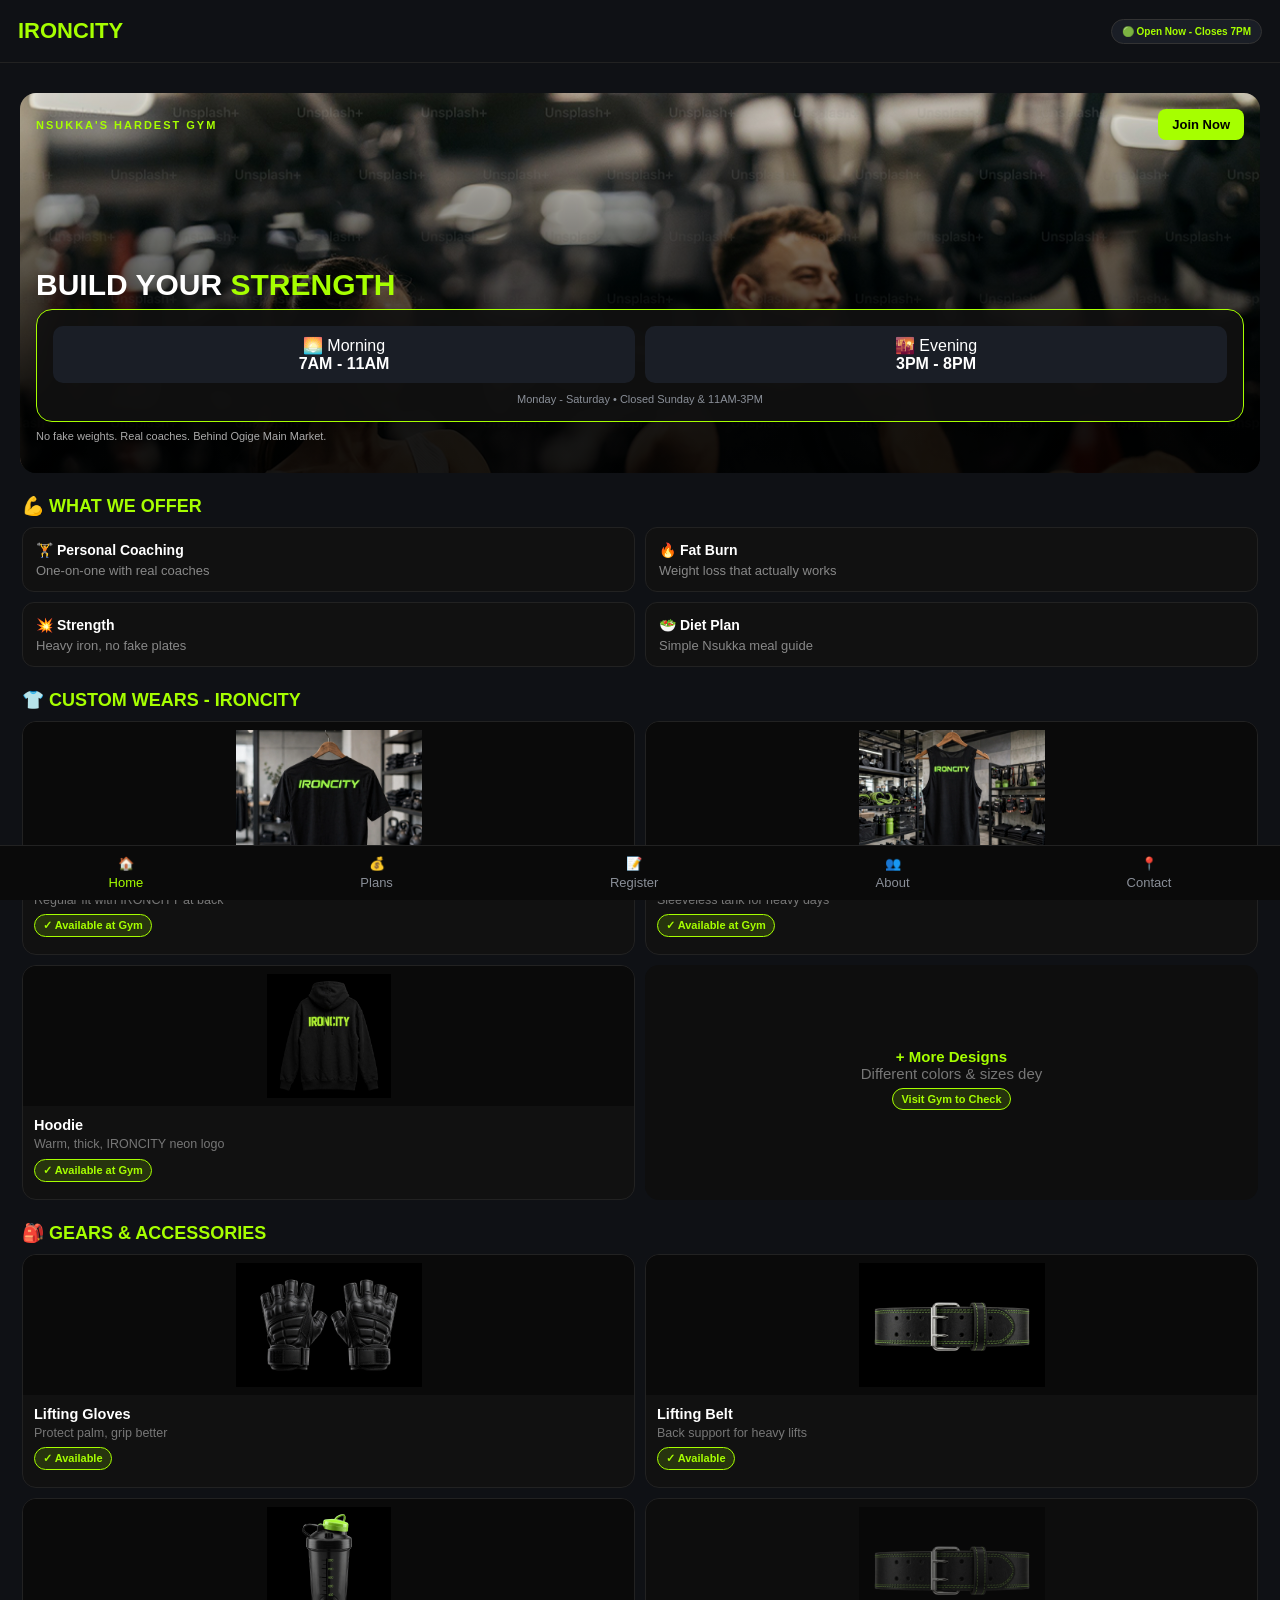
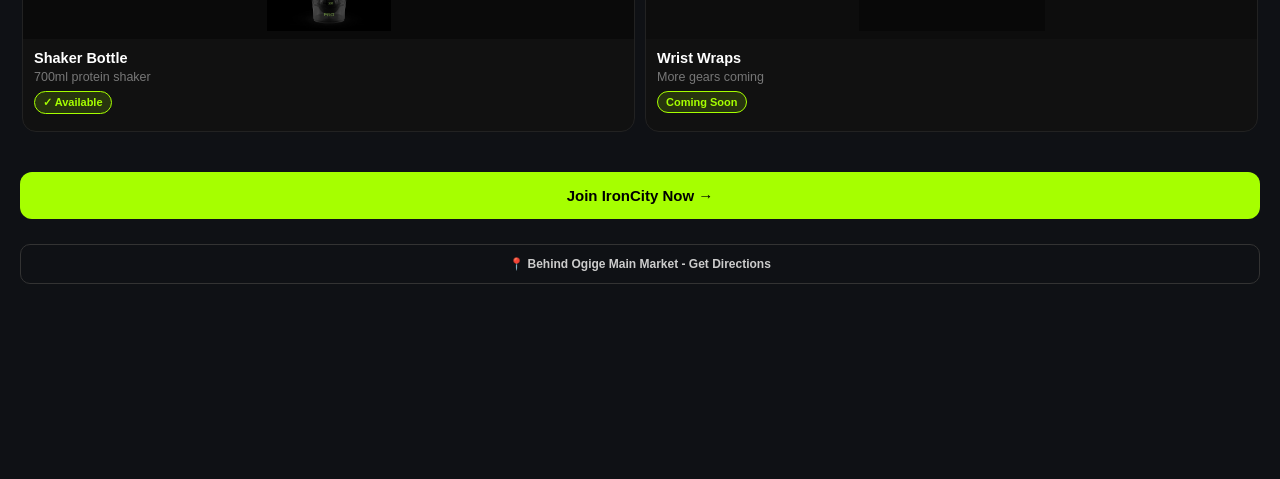
==== commit 0583ad7d: "html" ====
--- a/index.html
+++ b/index.html
@@ -40,7 +40,8 @@
       <div class="shop-card"><img src="images/polo.png"><div class="info"><b>Polo T-Shirt</b><p>Regular fit with IRONCITY at back</p><span class="badge">✓ Available at Gym</span></div></div>
       <div class="shop-card"><img src="images/singlet.png"><div class="info"><b>Singlet - Handless</b><p>Sleeveless tank for heavy days</p><span class="badge">✓ Available at Gym</span></div></div>
       <div class="shop-card"><img src="images/hoodie.png"><div class="info"><b>Hoodie</b><p>Warm, thick, IRONCITY neon logo</p><span class="badge">✓ Available at Gym</span></div></div>
-      <div class="shop-card" style="background:#0e0e0e;display:flex;align-items:center;justify-content:center"><div class="info" style="text-align:center"><b style="color:#a6ff00">+ More Designs</b><p>Different colors & sizes dey</p><span class="badge">Visit Gym to Check</span></div></div>
+      <div class="shop-card-more" style="background:#0e0e0e;  border-radius: 14px !important; font-size: 15px !important;
+  color: #777 !important; display:flex;align-items:center;justify-content:center"><div class="info" style="text-align:center"><b style="color:#a6ff00">+ More Designs</b><p>Different colors & sizes dey</p><span class="badge">Visit Gym to Check</span></div></div>
     </div>
   </div>
 
--- a/styles.css
+++ b/styles.css
@@ -1,3 +1,5 @@
+/* styles.css */
+
 :root{--bg:#0f1115;--card:#1a1e26;--neon:#a6ff00;--text:#fff;--muted:#8a8f98}
 *{margin:0;padding:0;box-sizing:border-box;font-family:Inter,sans-serif}
 body{background:var(--bg);color:var(--text);padding-bottom:80px}
@@ -30,4 +32,156 @@
 .bottom-nav{position:fixed;bottom:0;left:0;right:0;background:#161a23;border-top:1px solid #222;display:flex;justify-content:space-around;padding:10px 0}
 .bottom-nav button{background:none;border:none;color:var(--muted);font-size:13px;display:flex;flex-direction:column;align-items:center;gap:4px}
 .bottom-nav button.active{color:var(--neon)}
-@keyframes fade{from{opacity:0;transform:translateY(10px)}to{opacity:1;transform:translateY(0)}}+@keyframes fade{from{opacity:0;transform:translateY(10px)}to{opacity:1;transform:translateY(0)}}
+
+/* ===== ADDED ONLY FOR NEW PROFILE + ADMIN CONTROLS - NOTHING OLD TOUCHED ===== */
+.upload-area img{max-width:80px;max-height:80px;border-radius:50%;object-fit:cover;border:2px solid var(--neon);margin-bottom:6px}
+#profileName,#fileName{font-weight:700}
+.days-control{display:flex;align-items:center;gap:6px;background:#111;border:1px solid #333;border-radius:10px;padding:6px;margin:8px 0}
+.days-control input{width:70px;text-align:center;background:#000;color:#a6ff00;font-weight:900;border:1px solid #333;border-radius:8px;padding:8px;margin:0}
+.days-control button{width:36px;height:36px;border-radius:8px;border:none;font-weight:900;cursor:pointer;background:#222;color:#fff}
+.icon-btn{width:36px;height:36px;border-radius:8px;border:1px solid #333;background:#111;color:#fff;cursor:pointer;font-size:16px}
+
+   /* ===== IRONCITY HOME FIX - KEEP YOUR HTML, JUST ADD THIS CSS ===== */
+
+/* Make bottom nav stay static like Plans page */
+.bottom-nav{
+  position: fixed !important;
+  bottom: 0 !important;
+  left: 0 !important;
+  right: 0 !important;
+  width: 100% !important;
+  z-index: 9999 !important;
+  background: #0a0a0a !important;
+  border-top: 1px solid #222 !important;
+}
+
+/* Give home page space so nav doesn't cover content */
+#home{
+  padding-bottom: 90px !important;
+  overflow-x: hidden !important;
+}
+
+/* Hero - Keep your old hero size */
+#home .hero-old{
+  position: relative !important;
+  width: 100% !important;
+  height: 380px !important;
+  border-radius: 16px !important;
+  overflow: hidden !important;
+  background: #111 !important;
+  margin: 10px 0 !important;
+}
+#home .hero-old > img{
+  width: 100% !important;
+  height: 380px !important;
+  object-fit: cover !important;
+  object-position: top center !important;
+  display: block !important;
+}
+#home .hero-overlay{
+  position: absolute !important;
+  inset: 0 !important;
+  background: linear-gradient(to bottom, rgba(0,0,0,0.1) 0%, rgba(0,0,0,0.9) 80%) !important;
+  padding: 16px !important;
+  display: flex !important;
+  flex-direction: column !important;
+  justify-content: space-between !important;
+}
+#home .top-bar{
+  display: flex !important;
+  justify-content: space-between !important;
+  align-items: center !important;
+}
+#home .btn-join-small{
+  background: #a6ff00 !important;
+  color: #000 !important;
+  border: none !important;
+  padding: 8px 14px !important;
+  border-radius: 8px !important;
+  font-weight: 900 !important;
+  font-size: 13px !important;
+}
+
+/* Sections */
+#home .section{
+  margin: 22px 0 !important;
+  padding: 0 2px !important;
+}
+#home .section h2{
+  color: #a6ff00 !important;
+  font-size: 18px !important;
+  font-weight: 900 !important;
+  margin-bottom: 10px !important;
+}
+
+/* Offer grid */
+#home .offer-grid{
+  display: grid !important;
+  grid-template-columns: 1fr 1fr !important;
+  gap: 10px !important;
+}
+#home .offer-card{
+  background: #111 !important;
+  border: 1px solid #222 !important;
+  border-radius: 12px !important;
+  padding: 13px !important;
+}
+#home .offer-card b{ font-size: 14px !important; color: #fff !important; }
+#home .offer-card p{ font-size: 13px !important; color: #888 !important; margin-top: 4px !important; }
+
+/* SHOP GRID - 2 columns */
+#home .shop-grid{
+  display: grid !important;
+  grid-template-columns: 1fr 1fr !important;
+  gap: 10px !important;
+}
+#home .shop-card{
+  background: #111 !important;
+  border: 1px solid #222 !important;
+  border-radius: 14px !important;
+  overflow: hidden !important;
+  display: flex !important;
+  flex-direction: column !important;
+}
+
+/* THIS FIXES YOUR CUTTING ISSUE - Full picture visible but card size stays same */
+#home .shop-card img{
+  width: 100% !important;
+  height: 140px !important;
+  min-height: 140px !important;
+  max-height: 140px !important;
+  object-fit: contain !important;
+  object-position: center !important;
+  background: #0a0a0a !important;
+  padding: 8px !important;
+  display: block !important;
+  flex-shrink: 0 !important;
+}
+
+#home .shop-card .info{
+  padding: 11px !important;
+  flex: 1 !important;
+}
+#home .shop-card .info b{
+  font-size: 14.5px !important;
+  display: block !important;
+  color: #fff !important;
+}
+#home .shop-card .info p{
+  font-size: 12.5px !important;
+  color: #777 !important;
+  margin-top: 3px !important;
+  line-height: 1.3 !important;
+}
+#home .badge{
+  display: inline-block !important;
+  background: rgba(166,255,0,0.15) !important;
+  color: #a6ff00 !important;
+  border: 1px solid #a6ff00 !important;
+  padding: 4px 8px !important;
+  border-radius: 20px !important;
+  font-size: 11px !important;
+  font-weight: 800 !important;
+  margin-top: 6px !important;
+}
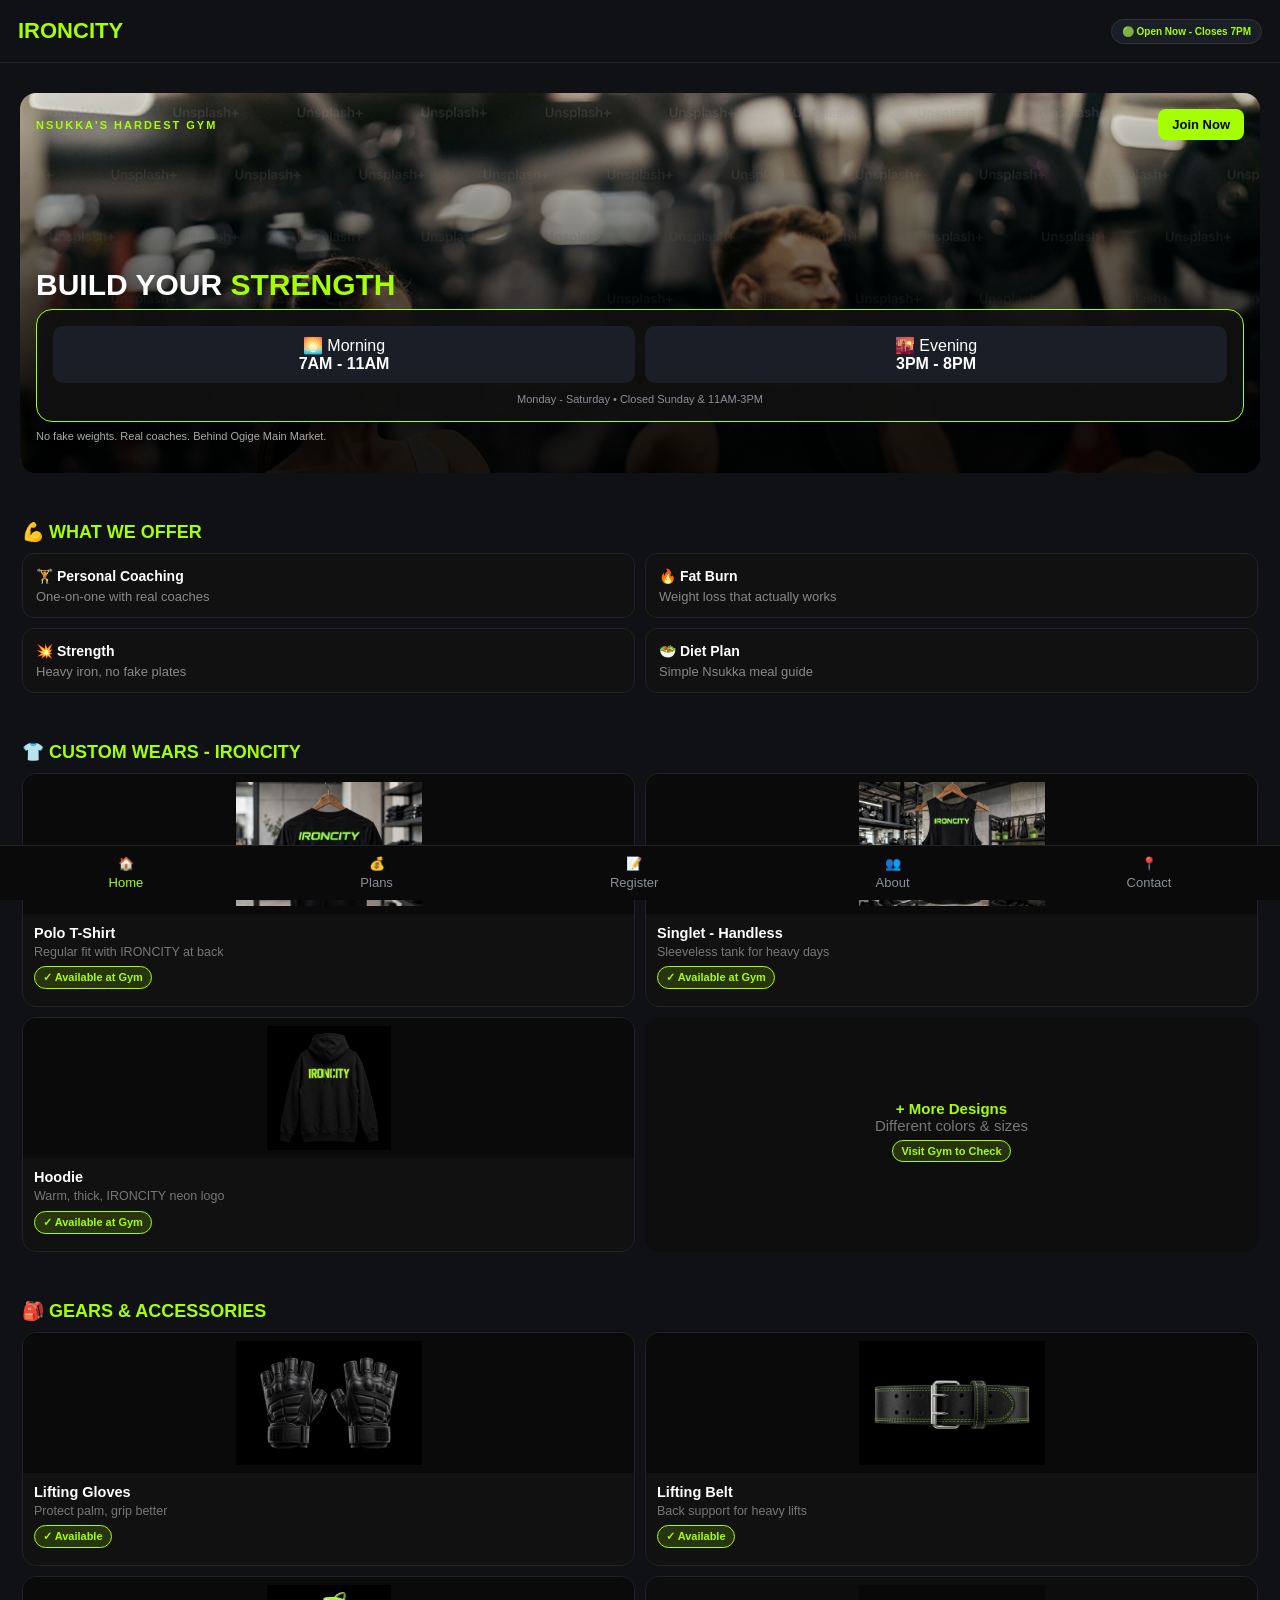
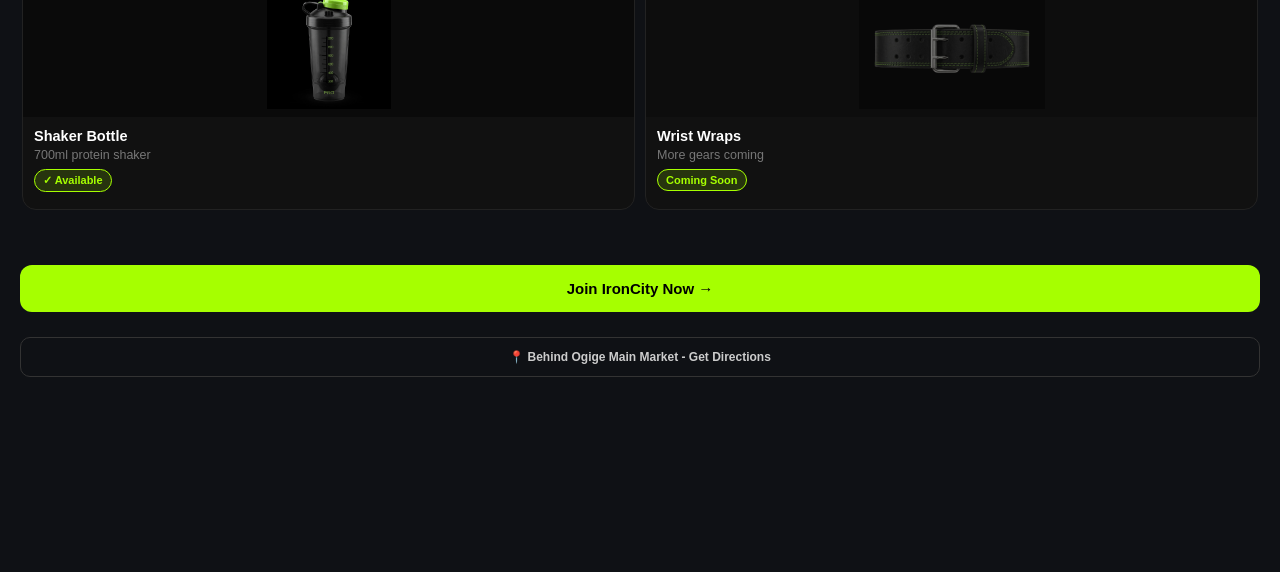
==== commit e80cf839: "html" ====
--- a/index.html
+++ b/index.html
@@ -41,7 +41,7 @@
       <div class="shop-card"><img src="images/singlet.png"><div class="info"><b>Singlet - Handless</b><p>Sleeveless tank for heavy days</p><span class="badge">✓ Available at Gym</span></div></div>
       <div class="shop-card"><img src="images/hoodie.png"><div class="info"><b>Hoodie</b><p>Warm, thick, IRONCITY neon logo</p><span class="badge">✓ Available at Gym</span></div></div>
       <div class="shop-card-more" style="background:#0e0e0e;  border-radius: 14px !important; font-size: 15px !important;
-  color: #777 !important; display:flex;align-items:center;justify-content:center"><div class="info" style="text-align:center"><b style="color:#a6ff00">+ More Designs</b><p>Different colors & sizes dey</p><span class="badge">Visit Gym to Check</span></div></div>
+  color: #777 !important; display:flex;align-items:center;justify-content:center"><div class="info" style="text-align:center"><b style="color:#a6ff00">+ More Designs</b><p>Different colors & sizes</p><span class="badge">Visit Gym to Check</span></div></div>
     </div>
   </div>
 
--- a/styles.css
+++ b/styles.css
@@ -43,6 +43,7 @@
 .icon-btn{width:36px;height:36px;border-radius:8px;border:1px solid #333;background:#111;color:#fff;cursor:pointer;font-size:16px}
 
    /* ===== IRONCITY HOME FIX - KEEP YOUR HTML, JUST ADD THIS CSS ===== */
+/* ===== IRONCITY HOME FIX - KEEP YOUR HTML, JUST ADD THIS CSS ===== */
 
 /* Make bottom nav stay static like Plans page */
 .bottom-nav{
@@ -105,8 +106,8 @@
 
 /* Sections */
 #home .section{
-  margin: 22px 0 !important;
-  padding: 0 2px !important;
+  margin: 40px 0 !important;
+  padding: 8px 2px 0 2px !important;
 }
 #home .section h2{
   color: #a6ff00 !important;
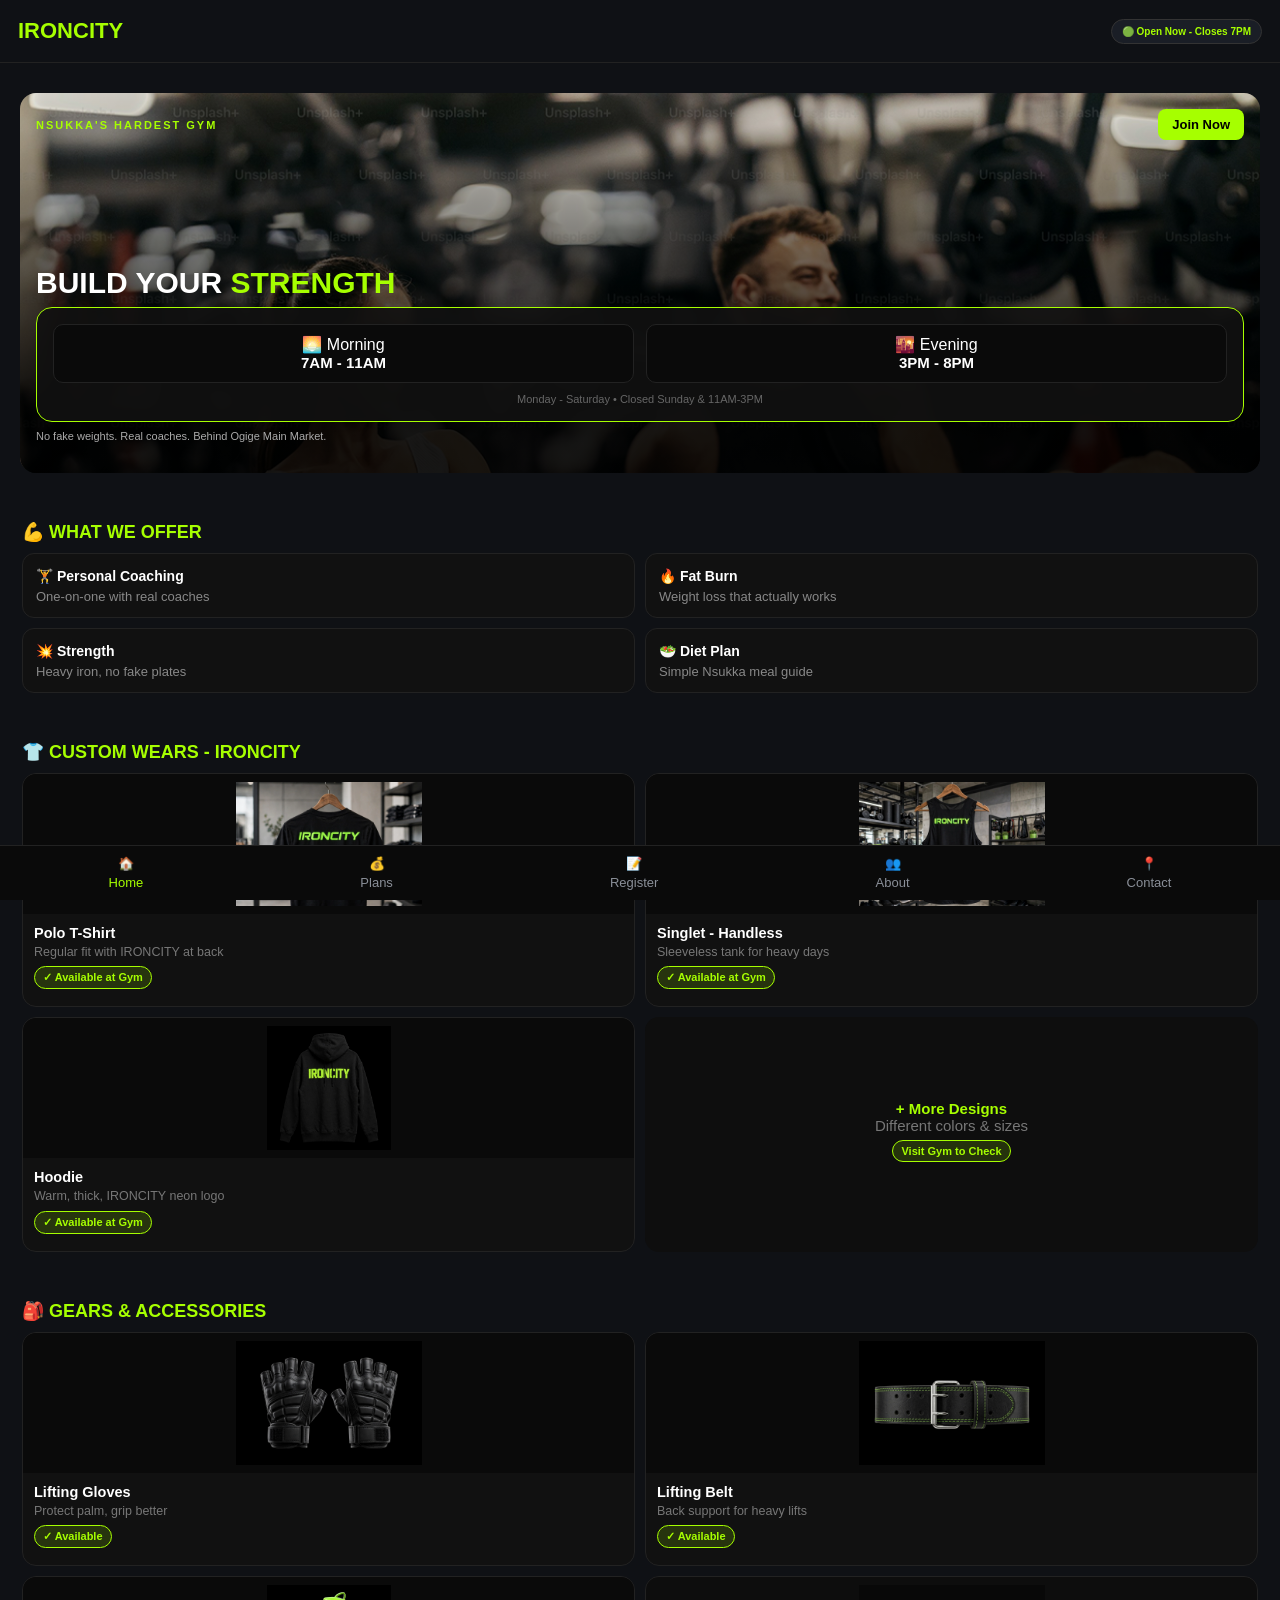
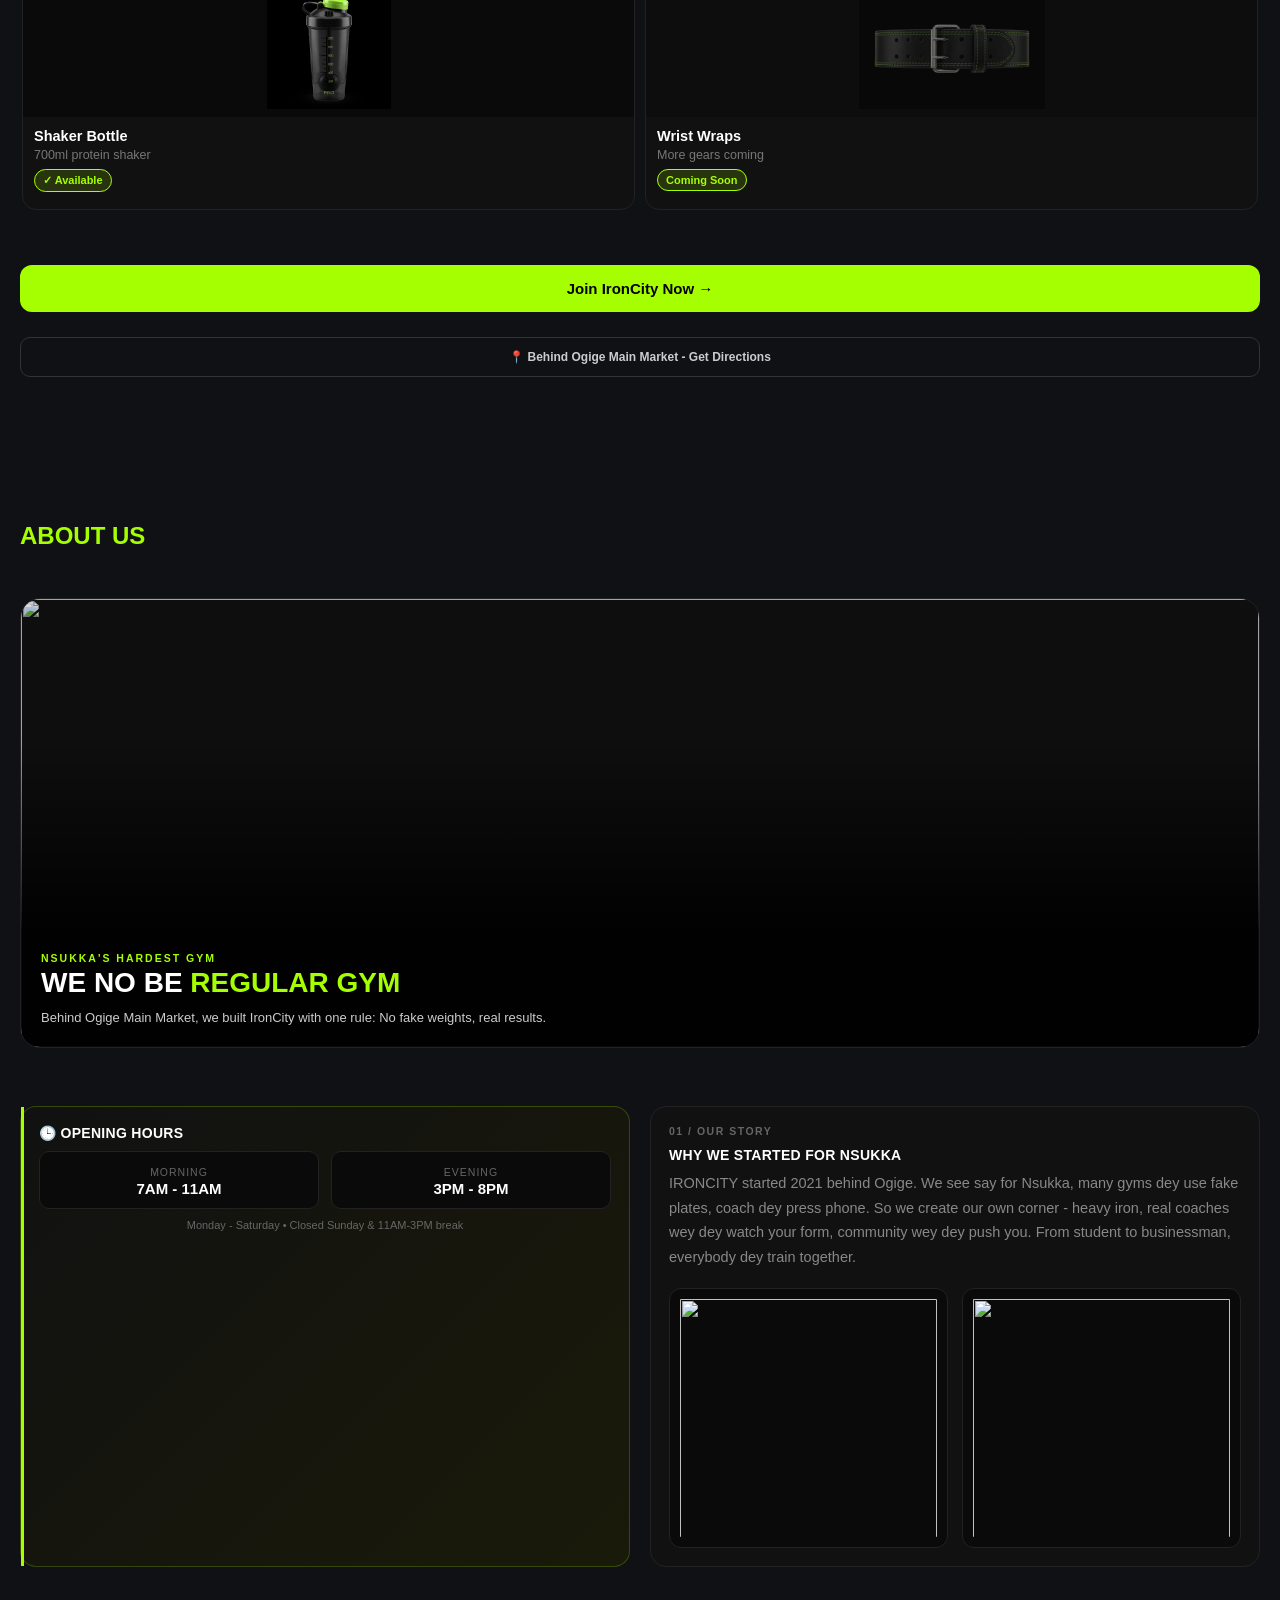
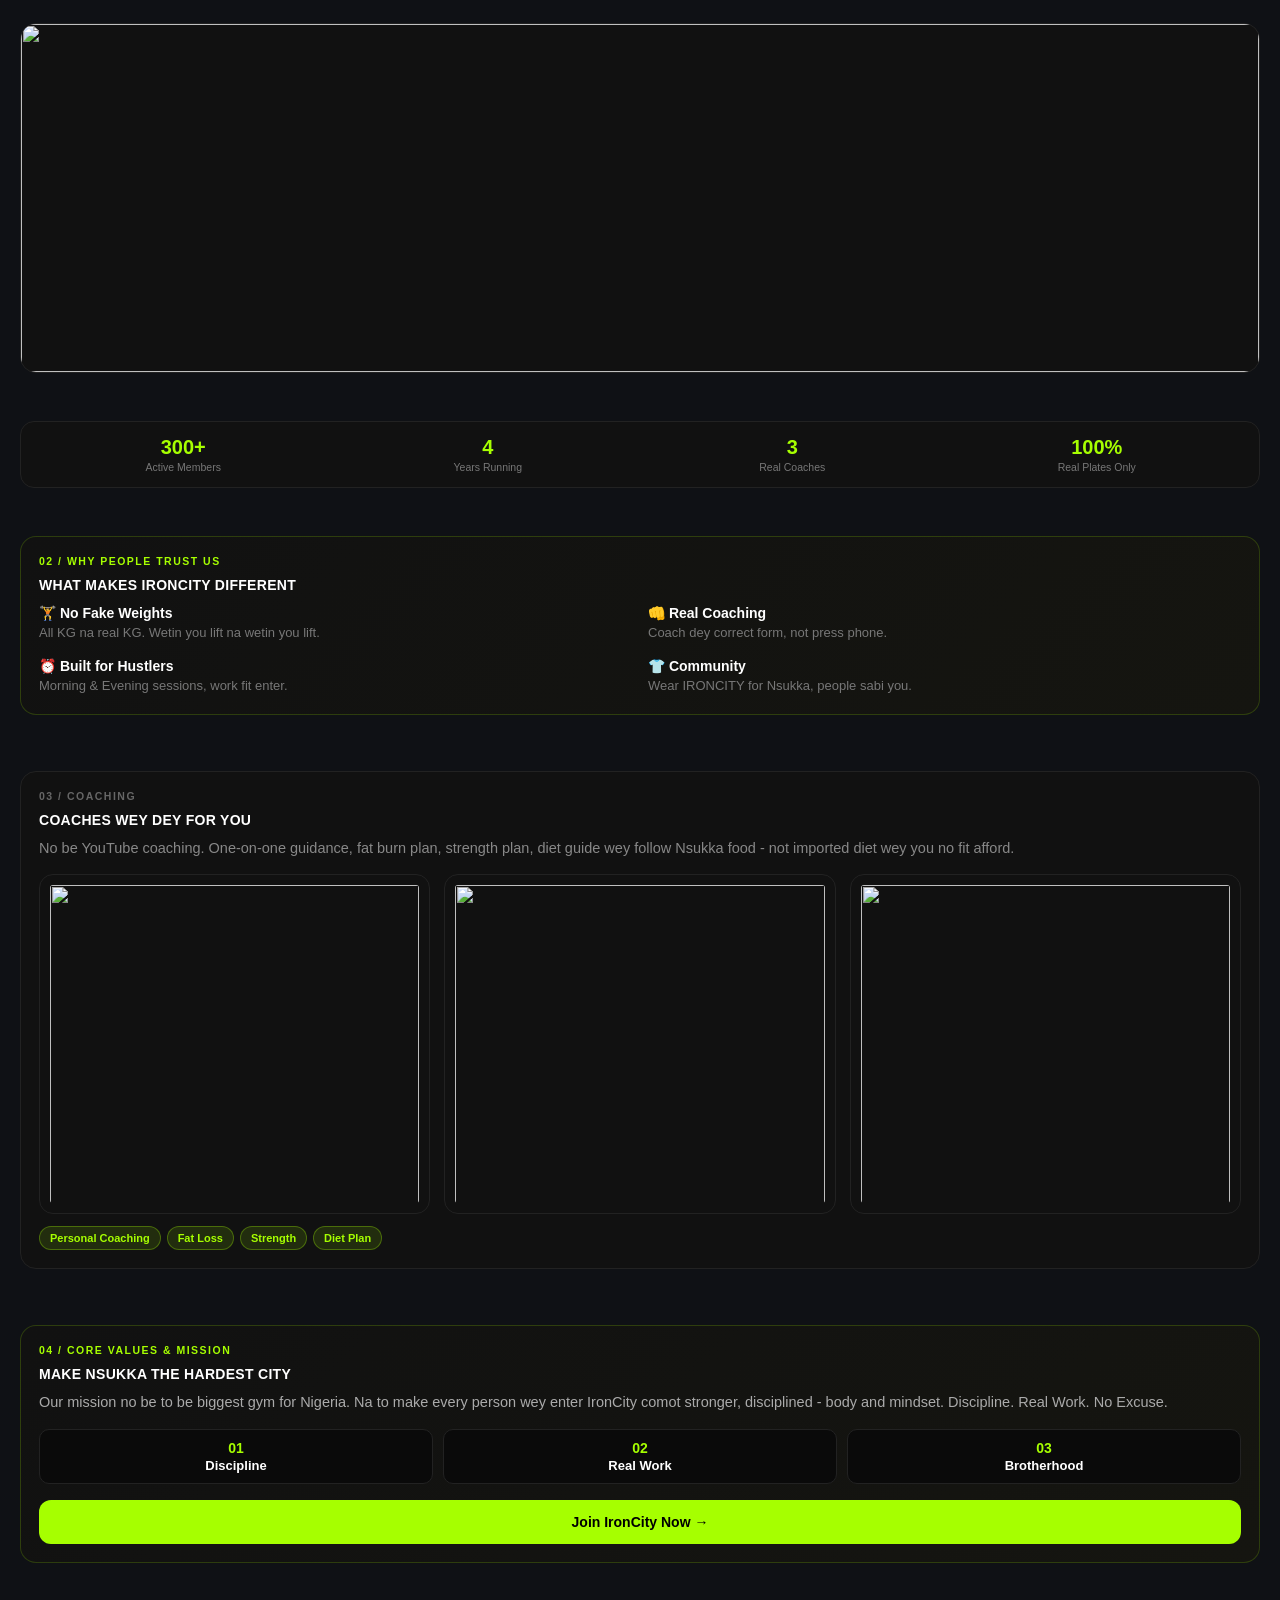
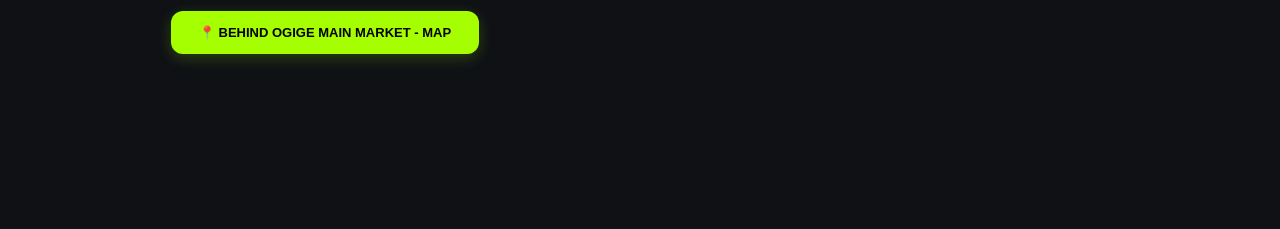
==== commit ad1018d5: "html" ====
--- a/index.html
+++ b/index.html
@@ -135,16 +135,86 @@
 
 <div id="about" class="page">
   <h2 class="neon">ABOUT US</h2>
-  <div class="card time-card"><h3>🕒 OPENING HOURS</h3><div class="time-row" style="margin-top:10px"><div><small>Morning</small><br><b>7AM - 11AM</b></div><div><small>Evening</small><br><b>3PM - 8PM</b></div></div></div>
-  <div class="hero-img"><img src="https://images.unsplash.com/photo-1571019613454-1cb2f99b2d8b?w=600"></div>
-  <div class="card"><h3>OUR STORY</h3><p class="about-text">IRONCITY started 2021 behind Ogige. 2 sessions daily to avoid rush.</p></div>
- <div style="display: flex; justify-content: center;">
-  <a href="https://www.google.com/maps/dir/?api=1&destination=Ogige+Main+Market+Nsukka" 
-   target="_blank"
-   style="background:transparent; border:1.5px solid var(--neon); color:var(--neon); padding:12px 22px; border-radius:10px; font-weight:900; text-decoration:none; display:inline-flex; align-items:center; gap:6px; margin-top: 10px;">
-   📍 MAP
-</a>
-</div>
+
+  <!-- HERO -->
+  <div class="about-hero-full">
+    <img src="images/hero_member.png">
+    <div class="about-hero-overlay">
+      <span class="eyebrow">NSUKKA'S HARDEST GYM</span>
+      <h1>WE NO BE <span>REGULAR GYM</span></h1>
+      <p>Behind Ogige Main Market, we built IronCity with one rule: No fake weights, real results.</p>
+    </div>
+  </div>
+
+  <!-- STORY + HOURS -->
+  <div class="card time-card">
+    <h3>🕒 OPENING HOURS</h3>
+    <div class="time-row" style="margin-top:10px">
+      <div><small>Morning</small><br><b>7AM - 11AM</b></div>
+      <div><small>Evening</small><br><b>3PM - 8PM</b></div>
+    </div>
+    <div class="time-note">Monday - Saturday • Closed Sunday & 11AM-3PM break</div>
+  </div>
+
+  <div class="card story-card">
+    <div class="label">01 / OUR STORY</div>
+    <h3>WHY WE STARTED FOR NSUKKA</h3>
+    <p class="about-text">IRONCITY started 2021 behind Ogige. We see say for Nsukka, many gyms dey use fake plates, coach dey press phone. So we create our own corner - heavy iron, real coaches wey dey watch your form, community wey dey push you. From student to businessman, everybody dey train together.</p>
+    <div class="about-mini-gallery">
+      <img src="images/members2.png">
+      <img src="images/members.png">
+    </div>
+  </div>
+
+  <div class="hero-img"><img src="images/group.png"></div>
+
+  <!-- STATS - people fit scroll -->
+  <div class="stats-grid">
+    <div class="stat-box"><b>300+</b><span>Active Members</span></div>
+    <div class="stat-box"><b>4</b><span>Years Running</span></div>
+    <div class="stat-box"><b>3</b><span>Real Coaches</span></div>
+    <div class="stat-box"><b>100%</b><span>Real Plates Only</span></div>
+  </div>
+
+  <!-- WHAT MAKES US DIFFERENT -->
+  <div class="card dark">
+    <div class="label green">02 / WHY PEOPLE TRUST US</div>
+    <h3>WHAT MAKES IRONCITY DIFFERENT</h3>
+    <div class="diff-grid">
+      <div class="diff"><b>🏋️ No Fake Weights</b><p>All KG na real KG. Wetin you lift na wetin you lift.</p></div>
+      <div class="diff"><b>👊 Real Coaching</b><p>Coach dey correct form, not press phone.</p></div>
+      <div class="diff"><b>⏰ Built for Hustlers</b><p>Morning & Evening sessions, work fit enter.</p></div>
+      <div class="diff"><b>👕 Community</b><p>Wear IRONCITY for Nsukka, people sabi you.</p></div>
+    </div>
+  </div>
+
+  <!-- COACHING SECTION -->
+  <div class="card">
+    <div class="label">03 / COACHING</div>
+    <h3>COACHES WEY DEY FOR YOU</h3>
+    <p class="about-text">No be YouTube coaching. One-on-one guidance, fat burn plan, strength plan, diet guide wey follow Nsukka food - not imported diet wey you no fit afford.</p>
+    <div class="about-mini-gallery three">
+      <img src="images/coach1.png"><img src="images/coach2.png"><img src="images/coach3.png">
+    </div>
+    <div class="coach-tags"><span>Personal Coaching</span><span>Fat Loss</span><span>Strength</span><span>Diet Plan</span></div>
+  </div>
+
+  <!-- CORE VALUES & MISSION -->
+  <div class="card dark">
+    <div class="label green">04 / CORE VALUES & MISSION</div>
+    <h3>MAKE NSUKKA THE HARDEST CITY</h3>
+    <p class="about-text light">Our mission no be to be biggest gym for Nigeria. Na to make every person wey enter IronCity comot stronger, disciplined - body and mindset. Discipline. Real Work. No Excuse.</p>
+    <div class="values">
+      <div><b>01</b> Discipline</div>
+      <div><b>02</b> Real Work</div>
+      <div><b>03</b> Brotherhood</div>
+    </div>
+    <button class="btn-join-about" onclick="showPage('register', document.querySelector(`.bottom-nav button[onclick*='register']`))">Join IronCity Now →</button>
+  </div>
+
+  <div style="display: flex; justify-content: center;">
+    <a href="https://www.google.com/maps/dir/?api=1&destination=Ogige+Main+Market+Nsukka" target="_blank" class="map-btn">📍 BEHIND OGIGE MAIN MARKET - MAP</a>
+  </div>
 </div>
 
 <div id="contact" class="page">
--- a/styles.css
+++ b/styles.css
@@ -185,4 +185,187 @@
   font-size: 11px !important;
   font-weight: 800 !important;
   margin-top: 6px !important;
+}
+
+/* ===== ABOUT PAGE - NEW ENGAGING VERSION ===== */
+#about{padding-bottom:95px !important; overflow-x:hidden !important}
+
+#about h2.neon{color:#a6ff00 !important; font-size:24px !important; font-weight:900 !important; margin:10px 0 16px 0 !important}
+
+#about .card{background:#111 !important; border:1px solid #222 !important; border-radius:16px !important; padding:18px !important; margin:18px 0 !important}
+#about .card.dark{background:linear-gradient(135deg,#111,#151510) !important; border:1px solid rgba(166,255,0,0.18) !important}
+#about .card h3{font-size:14px !important; font-weight:900 !important; color:#fff !important; margin-bottom:8px !important; letter-spacing:0.3px !important}
+#about .about-text{font-size:14.5px !important; line-height:1.7 !important; color:#888 !important}
+#about .about-text.light{color:#aaa !important}
+#about .label{font-size:10.5px !important; font-weight:900 !important; letter-spacing:1.5px !important; color:#666 !important; margin-bottom:10px !important}
+#about .label.green{color:#a6ff00 !important}
+
+/* Hero */
+.about-hero-full{position:relative; height:360px; border-radius:16px; overflow:hidden; margin:12px 0 20px 0; background:#111; border:1px solid #222}
+.about-hero-full img{width:100% !important; height:360px !important; object-fit:cover !important; object-position:top !important; display:block !important}
+.about-hero-overlay{position:absolute; inset:0; background:linear-gradient(to top, rgba(0,0,0,0.95) 25%, rgba(0,0,0,0.15) 70%); padding:20px; display:flex; flex-direction:column; justify-content:flex-end}
+.about-hero-overlay .eyebrow{color:#a6ff00; font-size:10.5px; font-weight:900; letter-spacing:2px}
+.about-hero-overlay h1{font-size:28px !important; line-height:0.95; color:#fff; font-weight:900; margin:6px 0}
+.about-hero-overlay h1 span{color:#a6ff00}
+.about-hero-overlay p{font-size:13px; color:#ccc; line-height:1.4; margin-top:6px}
+
+/* Time card */
+#about .time-card{background:linear-gradient(135deg,#111,#1a1a0a) !important; border:1px solid rgba(166,255,0,0.22) !important; position:relative !important}
+#about .time-card::before{content:""; position:absolute; top:0; left:0; width:3px; height:100%; background:#a6ff00}
+.time-row{display:flex; justify-content:space-between; gap:12px}
+.time-row div{background:#0a0a0a; border:1px solid #222; border-radius:10px; padding:10px 14px; flex:1; text-align:center}
+.time-row small{color:#666; font-size:10.5px; text-transform:uppercase; letter-spacing:1px}
+.time-row b{color:#fff; font-size:15px; font-weight:900}
+.time-note{font-size:11px; color:#666; margin-top:10px; text-align:center}
+
+/* Galleries with pictures */
+.about-mini-gallery{display:grid; grid-template-columns:1fr 1fr; gap:10px; margin-top:14px}
+.about-mini-gallery img{width:100% !important; height:110px !important; object-fit:contain !important; background:#0a0a0a; border:1px solid #222; border-radius:12px; padding:10px; display:block !important}
+.about-mini-gallery.three{grid-template-columns:1fr 1fr 1fr}
+.about-mini-gallery.three img{height:90px !important}
+
+.hero-img{width:100% !important; height:300px !important; border-radius:16px !important; overflow:hidden !important; margin:18px 0 !important; background:#111 !important; border:1px solid #222 !important}
+.hero-img img{width:100% !important; height:300px !important; object-fit:cover !important; display:block !important}
+
+/* Stats */
+.stats-grid{display:grid; grid-template-columns:1fr 1fr 1fr 1fr; gap:8px; background:#111; border:1px solid #222; border-radius:14px; padding:14px; margin:10px 0}
+.stat-box{text-align:center}
+.stat-box b{display:block; font-size:20px; color:#a6ff00; font-weight:900}
+.stat-box span{font-size:10.5px; color:#777; line-height:1.2; display:block; margin-top:2px}
+
+/* Diff */
+.diff-grid{display:grid; gap:14px; margin-top:12px}
+.diff b{font-size:14px; color:#fff; display:block}
+.diff p{font-size:13px; color:#777; margin-top:3px; line-height:1.4}
+
+/* Coaching tags */
+.coach-tags{display:flex; flex-wrap:wrap; gap:6px; margin-top:12px}
+.coach-tags span{background:rgba(166,255,0,0.12); border:1px solid rgba(166,255,0,0.3); color:#a6ff00; padding:5px 10px; border-radius:20px; font-size:11px; font-weight:800}
+
+/* Values */
+.values{display:flex; gap:10px; margin-top:14px}
+.values div{background:#0a0a0a; border:1px solid #222; border-radius:10px; padding:10px 12px; flex:1; font-size:13px; font-weight:800; color:#fff; text-align:center}
+.values div b{display:block; color:#a6ff00; font-size:14px; margin-bottom:2px}
+
+/* Buttons */
+.btn-join-about{width:100%; margin-top:16px; padding:14px; border-radius:12px; background:#a6ff00; color:#000; font-weight:900; border:none; font-size:14px}
+.map-btn{background:#a6ff00 !important; border:none !important; color:#000 !important; padding:14px 28px !important; border-radius:12px !important; font-weight:900 !important; font-size:13px !important; text-decoration:none !important; display:inline-flex !important; align-items:center !important; gap:6px !important; margin-top:10px !important; box-shadow:0 4px 15px rgba(166,255,0,0.2) !important}
+/* === IRONCITY ABOUT PAGE - FINAL FIX === */
+
+/* Force hero to fill */
+#about .about-hero-full{
+  width: 100% !important;
+  height: 450px !important;
+  overflow:hidden !important;
+  position:relative !important;
+  border-radius: 20px !important;
+  margin-bottom: 20px !important;
+}
+#about .about-hero-full img{
+  width:100% !important;
+  height:100% !important;
+  object-fit:cover !important;
+  object-position: center top !important;
+  display:block !important;
+}
+
+/* Make STORY + TIME side by side on desktop */
+#about .card.time-card, 
+#about .card.story-card {
+  width: 100% !important;
+}
+
+@media (min-width: 768px) {
+  #about {
+    display: grid !important;
+    grid-template-columns: 1fr 1fr;
+    gap: 20px;
+  }
+  #about h2.neon,
+  #about .about-hero-full,
+  #about .hero-img,
+  #about .stats-grid,
+  #about .card.dark,
+  #about .card:not(.time-card):not(.story-card) {
+    grid-column: 1 / -1 !important;
+  }
+}
+
+/* Mini galleries - force fill, no middle black */
+.about-mini-gallery{
+  display:grid !important;
+  grid-template-columns: 1fr 1fr !important;
+  gap:14px !important;
+}
+/* FIX COACH CUTTING */
+.about-mini-gallery.three {
+  grid-template-columns: 1fr 1fr 1fr !important;
+  gap: 14px !important;
+}
+
+.about-mini-gallery.three img {
+  width: 100% !important;
+  height: 340px !important; /* increase from 260px to 340px */
+  object-fit: cover !important;
+  object-position: top center !important; /* show face, not chest */
+  border-radius: 14px !important;
+  background: #111 !important;
+}
+
+/* Give the card itself more top space */
+.card:has(.about-mini-gallery.three) {
+  padding-top: 24px !important;
+}
+
+/* Optional - make it 2 rows on phone so faces bigger */
+@media (max-width: 600px) {
+  .about-mini-gallery.three {
+    grid-template-columns: 1fr !important;
+  }
+  .about-mini-gallery.three img {
+    height: 420px !important;
+  }
+}
+
+/* FIX MEMBERS GALLERY - make it full width, not middle */
+.story-card .about-mini-gallery {
+  display: grid !important;
+  grid-template-columns: 1fr 1fr !important;
+  gap: 14px !important;
+  width: 100% !important;
+  margin-top: 18px !important;
+}
+
+.story-card .about-mini-gallery img {
+  width: 100% !important;
+  height: 260px !important; /* taller so faces show */
+  object-fit: cover !important;
+  object-position: top center !important;
+  border-radius: 12px !important;
+}
+
+/* If your card get max-width wey dey force middle, remove am */
+.story-card {
+  width: 100% !important;
+  max-width: 100% !important;
+}
+
+/* Group image */
+.hero-img{
+  width:100% !important;
+  height:350px !important;
+  overflow:hidden !important;
+  border-radius:16px !important;
+}
+.hero-img img{
+  width:100% !important;
+  height:100% !important;
+  object-fit:cover !important;
+}
+
+/* Diff grid */
+.diff-grid{
+  display:grid !important;
+  grid-template-columns: 1fr 1fr !important;
+  gap:16px !important;
 }
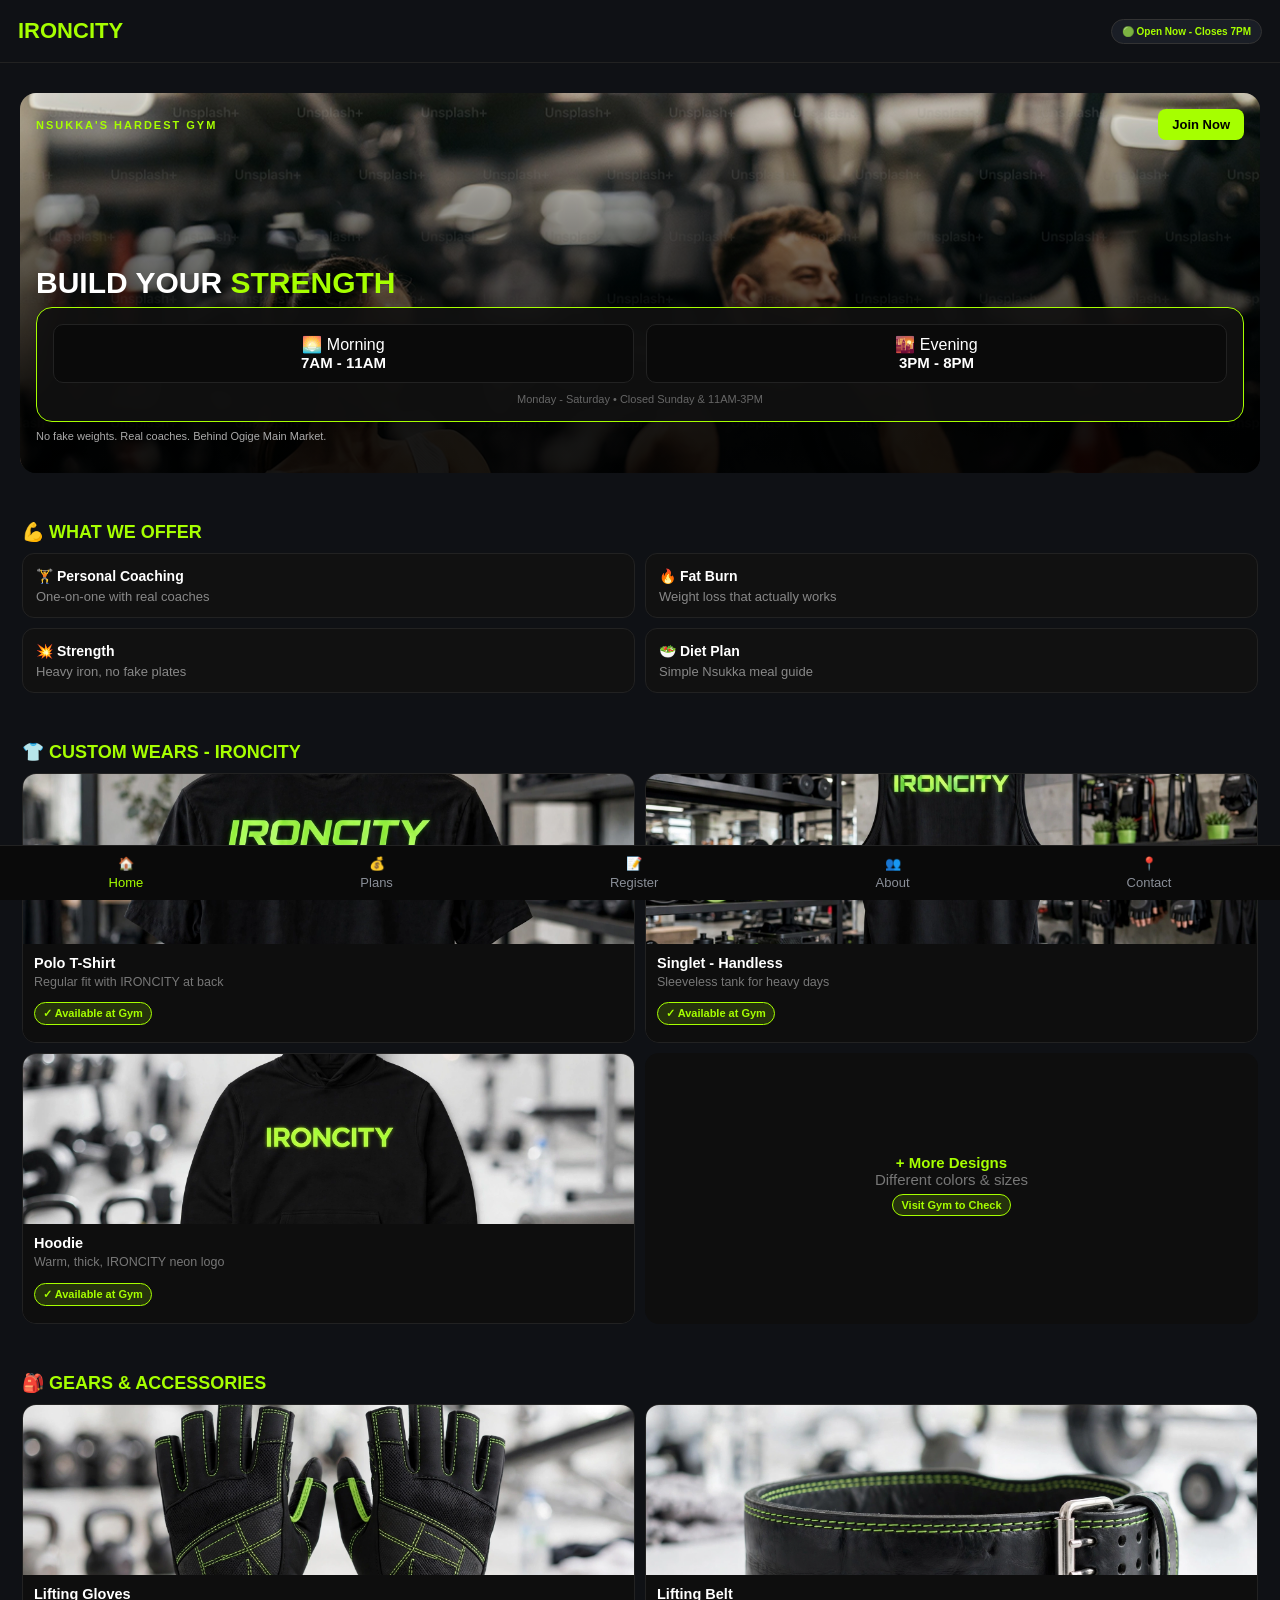
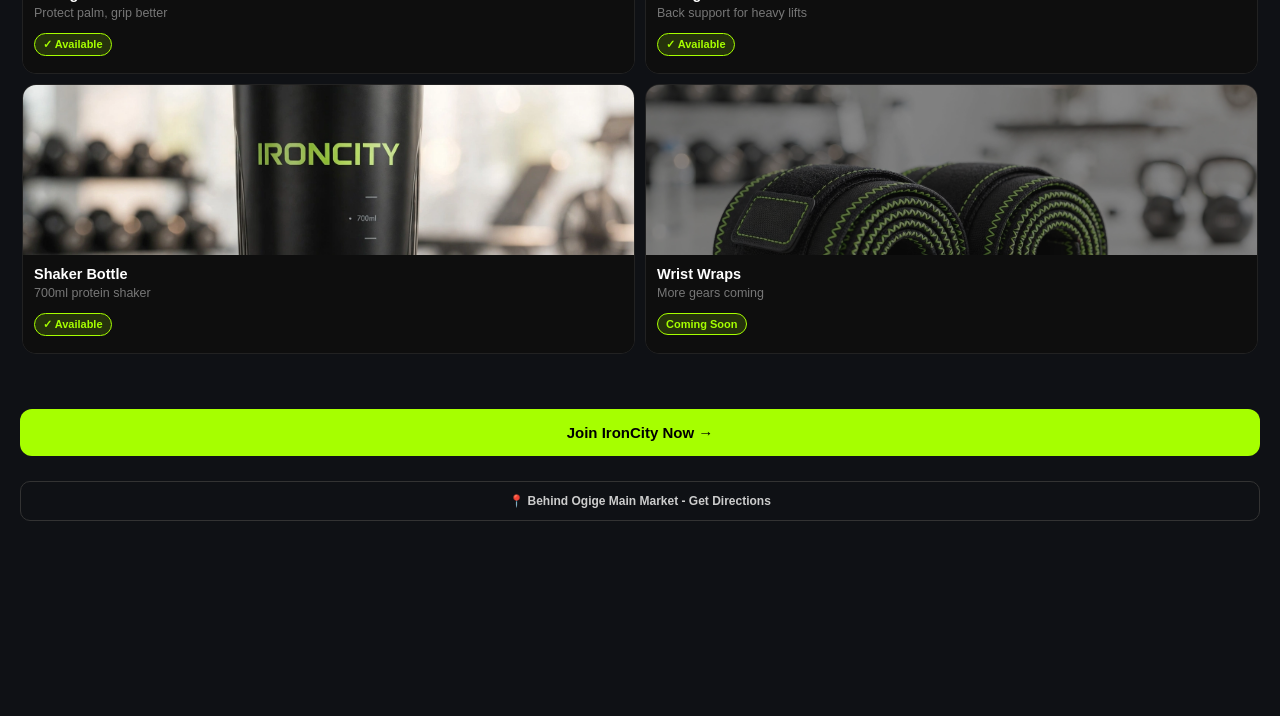
==== commit 7919ae58: "html" ====
--- a/index.html
+++ b/index.html
@@ -50,8 +50,8 @@
     <div class="shop-grid">
       <div class="shop-card"><img src="images/gloves.png"><div class="info"><b>Lifting Gloves</b><p>Protect palm, grip better</p><span class="badge">✓ Available</span></div></div>
       <div class="shop-card"><img src="images/belt.png"><div class="info"><b>Lifting Belt</b><p>Back support for heavy lifts</p><span class="badge">✓ Available</span></div></div>
-      <div class="shop-card"><img src="images/shaker.png"><div class="info"><b>Shaker Bottle</b><p>700ml protein shaker</p><span class="badge">✓ Available</span></div></div>
-      <div class="shop-card"><img src="images/belt.png" style="opacity:0.5"><div class="info"><b>Wrist Wraps</b><p>More gears coming</p><span class="badge">Coming Soon</span></div></div>
+      <div class="shop-card"><img src="images/shakers.png"><div class="info"><b>Shaker Bottle</b><p>700ml protein shaker</p><span class="badge">✓ Available</span></div></div>
+      <div class="shop-card"><img src="images/band.png" style="opacity:0.5"><div class="info"><b>Wrist Wraps</b><p>More gears coming</p><span class="badge">Coming Soon</span></div></div>
     </div>
   </div>
 
@@ -156,7 +156,7 @@
     <div class="time-note">Monday - Saturday • Closed Sunday & 11AM-3PM break</div>
   </div>
 
-  <div class="card story-card">
+  <div class="card story-card" style="margin-top: 50px; margin-bottom: 50px;">
     <div class="label">01 / OUR STORY</div>
     <h3>WHY WE STARTED FOR NSUKKA</h3>
     <p class="about-text">IRONCITY started 2021 behind Ogige. We see say for Nsukka, many gyms dey use fake plates, coach dey press phone. So we create our own corner - heavy iron, real coaches wey dey watch your form, community wey dey push you. From student to businessman, everybody dey train together.</p>
--- a/styles.css
+++ b/styles.css
@@ -147,7 +147,7 @@
 }
 
 /* THIS FIXES YOUR CUTTING ISSUE - Full picture visible but card size stays same */
-#home .shop-card img{
+/*#home .shop-card img{
   width: 100% !important;
   height: 140px !important;
   min-height: 140px !important;
@@ -158,7 +158,7 @@
   padding: 8px !important;
   display: block !important;
   flex-shrink: 0 !important;
-}
+}*/
 
 #home .shop-card .info{
   padding: 11px !important;
@@ -250,122 +250,152 @@
 /* Buttons */
 .btn-join-about{width:100%; margin-top:16px; padding:14px; border-radius:12px; background:#a6ff00; color:#000; font-weight:900; border:none; font-size:14px}
 .map-btn{background:#a6ff00 !important; border:none !important; color:#000 !important; padding:14px 28px !important; border-radius:12px !important; font-weight:900 !important; font-size:13px !important; text-decoration:none !important; display:inline-flex !important; align-items:center !important; gap:6px !important; margin-top:10px !important; box-shadow:0 4px 15px rgba(166,255,0,0.2) !important}
-/* === IRONCITY ABOUT PAGE - FINAL FIX === */
-
-/* Force hero to fill */
-#about .about-hero-full{
-  width: 100% !important;
-  height: 450px !important;
-  overflow:hidden !important;
-  position:relative !important;
+/* === ABOUT PAGE - PHONE FIX === */
+.about-hero-full {
+  width: 100% !important;
+  height: auto !important;
+  aspect-ratio: 16/11 !important;
+  overflow: hidden !important;
   border-radius: 20px !important;
-  margin-bottom: 20px !important;
-}
-#about .about-hero-full img{
-  width:100% !important;
-  height:100% !important;
-  object-fit:cover !important;
-  object-position: center top !important;
-  display:block !important;
-}
-
-/* Make STORY + TIME side by side on desktop */
-#about .card.time-card, 
-#about .card.story-card {
-  width: 100% !important;
-}
-
-@media (min-width: 768px) {
-  #about {
-    display: grid !important;
-    grid-template-columns: 1fr 1fr;
-    gap: 20px;
-  }
-  #about h2.neon,
-  #about .about-hero-full,
-  #about .hero-img,
-  #about .stats-grid,
-  #about .card.dark,
-  #about .card:not(.time-card):not(.story-card) {
-    grid-column: 1 / -1 !important;
-  }
-}
-
-/* Mini galleries - force fill, no middle black */
-.about-mini-gallery{
-  display:grid !important;
+}
+.about-hero-full img {
+  width: 100% !important;
+  height: 100% !important;
+  object-fit: cover !important;
+  object-position: center top !important; /* show face, not chest */
+  display: block !important;
+}
+
+.about-mini-gallery {
+    width: 100% !important;
+  display: grid !important;
   grid-template-columns: 1fr 1fr !important;
-  gap:14px !important;
-}
-/* FIX COACH CUTTING */
+  gap: 12px !important;
+}
+.about-mini-gallery img {
+  width: 100% !important;
+  height: auto !important;
+  aspect-ratio: 1/1 !important; /* square - face no go cut */
+  object-fit: cover !important;
+  object-position: top center !important;
+  border-radius: 12px !important;
+}
+
 .about-mini-gallery.three {
   grid-template-columns: 1fr 1fr 1fr !important;
-  gap: 14px !important;
-}
-
+}
 .about-mini-gallery.three img {
-  width: 100% !important;
-  height: 340px !important; /* increase from 260px to 340px */
+ height: auto !important;
+  object-position: top center !important;
+}
+
+.hero-img {
+  width: 100% !important;
+  height: auto !important;
+  aspect-ratio: 16/9 !important;
+  overflow: hidden !important;
+}
+.hero-img img {
+  width: 100% !important;
+  height: 100% !important;
   object-fit: cover !important;
-  object-position: top center !important; /* show face, not chest */
-  border-radius: 14px !important;
-  background: #111 !important;
-}
-
-/* Give the card itself more top space */
-.card:has(.about-mini-gallery.three) {
-  padding-top: 24px !important;
-}
-
-/* Optional - make it 2 rows on phone so faces bigger */
+  object-position: center !important;
+}
+
+/* Phone make it smaller height */
 @media (max-width: 600px) {
+  .about-hero-full {
+    aspect-ratio: 4/3 !important;
+  }
   .about-mini-gallery.three {
     grid-template-columns: 1fr !important;
   }
   .about-mini-gallery.three img {
-    height: 420px !important;
+    aspect-ratio: 4/3 !important;
   }
 }
 
-/* FIX MEMBERS GALLERY - make it full width, not middle */
-.story-card .about-mini-gallery {
-  display: grid !important;
-  grid-template-columns: 1fr 1fr !important;
-  gap: 14px !important;
-  width: 100% !important;
-  margin-top: 18px !important;
-}
-
-.story-card .about-mini-gallery img {
-  width: 100% !important;
-  height: 260px !important; /* taller so faces show */
-  object-fit: cover !important;
-  object-position: top center !important;
-  border-radius: 12px !important;
-}
-
-/* If your card get max-width wey dey force middle, remove am */
-.story-card {
+.card.story-card {
   width: 100% !important;
   max-width: 100% !important;
 }
 
-/* Group image */
-.hero-img{
-  width:100% !important;
-  height:350px !important;
-  overflow:hidden !important;
-  border-radius:16px !important;
-}
-.hero-img img{
-  width:100% !important;
-  height:100% !important;
-  object-fit:cover !important;
-}
-
-/* Diff grid */
-.diff-grid{
-  display:grid !important;
-  grid-template-columns: 1fr 1fr !important;
-  gap:16px !important;
+.shop-grid {
+  display: grid;
+  grid-template-columns: 1fr 1fr;
+  gap: 12px;
+}
+
+.shop-card {
+  background: #0e0e0e;
+  border-radius: 14px !important;
+  overflow: hidden; /* cut anything wey comot */
+  border: 1px solid #1a1a1a;
+}
+
+.shop-card img {
+  width: 100% !important; /* FILL left and right - this na the main fix */
+  height: 170px !important; /* same height for all 4 */
+  object-fit: cover !important; /* product fill without stretching */
+  object-position: center !important;
+  display: block;
+  background: #fff; /* so the blur gym white go blend */
+}
+
+.shop-card .info {
+  padding: 10px 10px 12px 10px;
+  background: #0e0e0e; /* small black place for text remain */
+}
+
+.shop-card .info b {
+  font-size: 13px;
+  color: #fff;
+}
+
+.shop-card .info p {
+  font-size: 11px;
+  color: #777;
+  margin: 3px 0 6px 0;
+}
+
+/* ===== ABOUT PAGE SPACING FIX - FROM VIDEO REQUEST - DO NOT REMOVE ===== */
+
+/* 1. OPENING HOURS - leave as is but add bottom space */
+#about .card.time-card {
+  margin-bottom: 50px !important;
+}
+
+/* 2. WHY WE STARTED FOR NSUKKA - space top & bottom */
+#about .card.story-card {
+  margin-top: 50px !important;
+  margin-bottom: 60px !important;
+}
+
+/* 3. GROUP PICTURE - that big group.png - space before am */
+#about .hero-img {
+  margin-top: 60px !important;
+  margin-bottom: 25px !important;
+  width: 100% !important;
+  height: auto !important;
+}
+
+/* 4. STATS - 300+ / 4 / 3 / 100% - leave as is, small bottom space */
+#about .stats-grid {
+  margin-top: 10px !important;
+  margin-bottom: 30px !important;
+}
+
+/* 5. WHY PEOPLE TRUST US - more space on top */
+#about .card.dark {
+  margin-top: 50px !important;
+}
+
+/* 6. COACHES WEY DEY FOR YOU - more space on top */
+#about .card:has(.coach-tags) {
+  margin-top: 50px !important;
+}
+
+/* 7. CORE VALUES - more space on top */
+#about .card:has(.values) {
+  margin-top: 50px !important;
 }
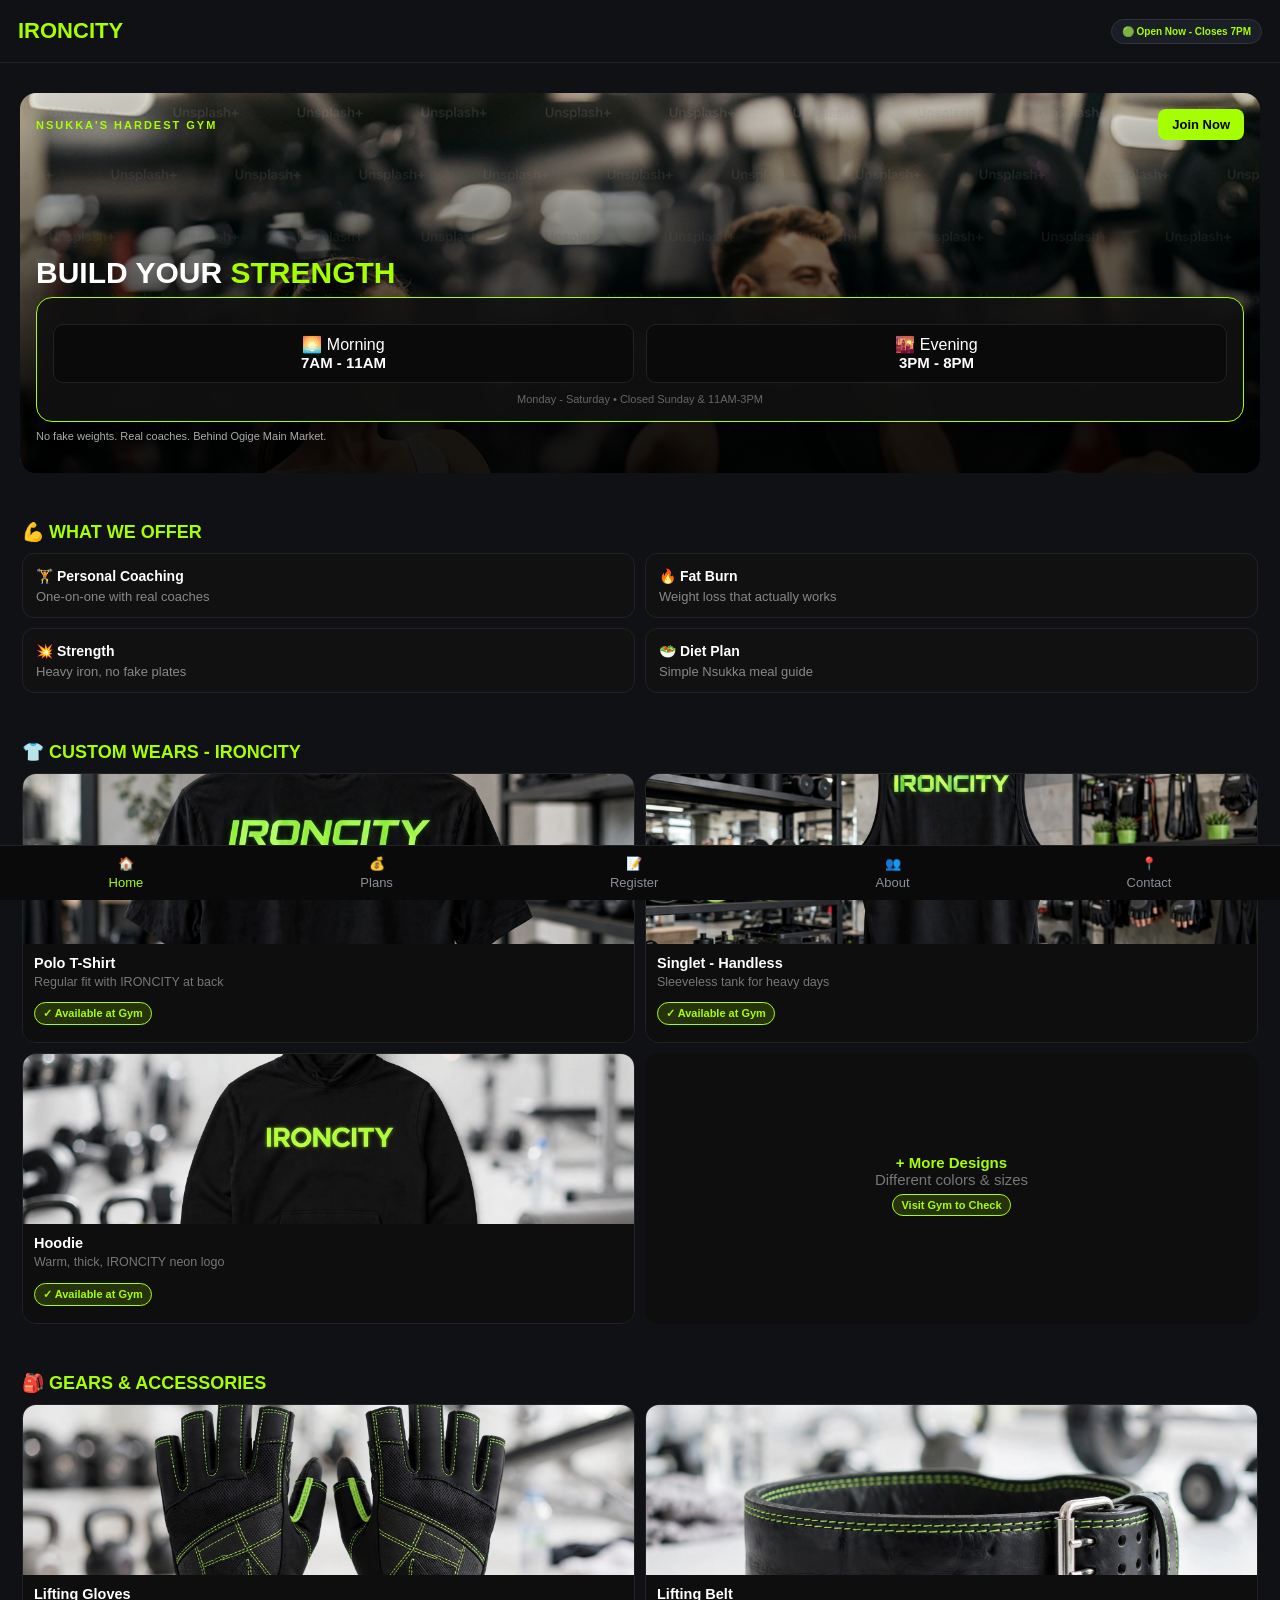
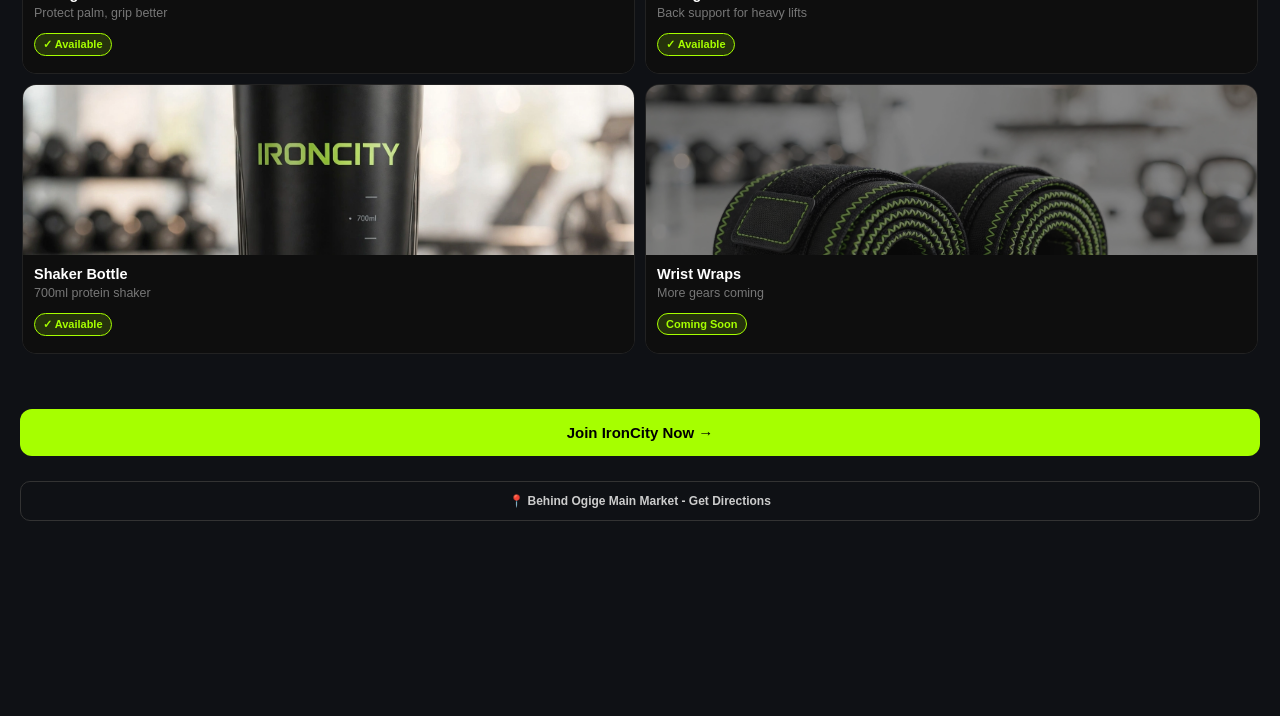
==== commit 7d962ce9: "html" ====
--- a/index.html
+++ b/index.html
@@ -3,7 +3,13 @@
 <!DOCTYPE html>
 <html lang="en">
 <head><meta charset="UTF-8"><meta name="viewport" content="width=device-width, initial-scale=1.0">
-<title>IRONCITY GYM - Nsukka</title><link rel="stylesheet" href="styles.css"></head>
+<title>IRONCITY GYM - Nsukka</title>
+  <!-- Your own CSS - DON'T REMOVE IT -->
+  <link rel="stylesheet" href="styles.css">
+
+  <!-- This one is for the original logos - ADD THIS -->
+  <link rel="stylesheet" href="https://cdnjs.cloudflare.com/ajax/libs/font-awesome/6.5.0/css/all.min.css">
+</head>
 <body>
 <header><div class="logo">IRONCITY</div><div id="openStatus" class="open-badge">● CHECKING...</div></header>
 
@@ -219,17 +225,64 @@
 
 <div id="contact" class="page">
   <h2 class="neon">CONTACT US</h2>
-  <div class="card time-card"><h3>📍 Visit Us</h3><p>Behind Ogige Main Market, Nsukka</p><div class="time-row" style="margin-top:10px"><div>🌅 <b>7AM-11AM</b></div><div>🌇 <b>3PM-8PM</b></div></div></div>
-  <a href="tel:09134435650" class="btn outline">📞 CALL</a>
-  <a href="https://wa.me/2349134435650" class="btn outline">💬 WHATSAPP</a>
   
-  <div style="display: flex; justify-content: center;">
-  <a href="https://www.google.com/maps/dir/?api=1&destination=Ogige+Main+Market+Nsukka" 
-   target="_blank"
-   style="background:transparent; border:1.5px solid var(--neon); color:var(--neon); padding:12px 22px; border-radius:10px; font-weight:900; text-decoration:none; display:inline-flex; align-items:center; gap:6px;">
-   📍 MAP
-</a>
-</div>
+  <div class="card time-card">
+    <h3>📍 Visit Us</h3>
+    <p>Behind Ogige Main Market, Nsukka</p>
+    <div class="time-row">
+      <div>🌅 <b>7AM-11AM</b></div>
+      <div>🌇 <b>3PM-8PM</b></div>
+    </div>
+  </div>
+
+  <!-- ALL CONTACT + SOCIALS - BIG SQUARE BOXES -->
+  <div class="socials-section">
+    <div class="social-grid">
+
+      <!-- CALL - Main Call Logo -->
+      <a href="tel:09134435650" class="social-box call">
+        <i class="fa-solid fa-phone"></i>
+        <span>CALL</span>
+      </a>
+
+      <!-- WHATSAPP - Main WhatsApp Logo -->
+      <a href="https://wa.me/2349134435650" target="_blank" class="social-box whatsapp">
+        <i class="fa-brands fa-whatsapp"></i>
+        <span>WHATSAPP</span>
+      </a>
+
+      <!-- FACEBOOK - Main Facebook Logo -->
+      <a href="https://facebook.com/" target="_blank" class="social-box facebook">
+        <i class="fa-brands fa-facebook-f"></i>
+        <span>FACEBOOK</span>
+      </a>
+
+      <!-- INSTAGRAM - Main Instagram Logo -->
+      <a href="https://instagram.com/" target="_blank" class="social-box instagram">
+        <i class="fa-brands fa-instagram"></i>
+        <span>INSTAGRAM</span>
+      </a>
+
+      <!-- TIKTOK - Main TikTok Logo -->
+      <a href="https://tiktok.com/" target="_blank" class="social-box tiktok">
+        <i class="fa-brands fa-tiktok"></i>
+        <span>TIKTOK</span>
+      </a>
+
+      <!-- YOUTUBE - Main Youtube Logo -->
+      <a href="https://youtube.com/" target="_blank" class="social-box youtube">
+        <i class="fa-brands fa-youtube"></i>
+        <span>YOUTUBE</span>
+      </a>
+
+      <!-- MAP - Main Map Logo -->
+      <a href="https://www.google.com/maps/dir/?api=1&destination=Ogige+Main+Market+Nsukka" target="_blank" class="social-box map">
+        <i class="fa-solid fa-location-dot"></i>
+        <span>MAP</span>
+      </a>
+
+    </div>
+  </div>
 
 </div>
 
--- a/styles.css
+++ b/styles.css
@@ -398,4 +398,66 @@
 /* 7. CORE VALUES - more space on top */
 #about .card:has(.values) {
   margin-top: 50px !important;
+}
+
+/* RESET so e no scatter */
+*{
+  box-sizing: border-box;
+}
+
+.time-row{
+  margin-top: 10px;
+  display: flex;
+  justify-content: space-between;
+}
+
+.socials-section{
+  margin-top: 25px;
+  width: 100%;
+  max-width: 500px;
+  margin-left: auto;
+  margin-right: auto;
+}
+
+.social-grid{
+  display: flex;
+  flex-wrap: wrap;
+  justify-content: center;
+  gap: 14px;
+}
+
+.social-box{
+  width: 110px;
+  height: 110px;
+  border-radius: 18px;
+  display: flex;
+  flex-direction: column;
+  align-items: center;
+  justify-content: center;
+  text-decoration: none;
+  color: white;
+  flex-shrink: 0; /* This stops scatter */
+}
+
+/* Colors always show */
+.social-box.call{ background: #ffffff; color: #000; }
+.social-box.whatsapp{ background: #25D366; }
+.social-box.facebook{ background: #1877F2; }
+.social-box.instagram{ background: linear-gradient(45deg, #feda75, #fa7e1e, #d62976, #962fbf, #4f5bd5); }
+.social-box.tiktok{ background: #000; border: 1.5px solid #333; }
+.social-box.youtube{ background: #FF0000; }
+.social-box.map{ background: #ccff00; color: #000; }
+
+.social-box i{ font-size: 36px; margin-bottom: 6px; }
+.social-box span{ font-size: 11px; font-weight: 900; }
+
+/* FOR SMALL PHONE - So e no scatter */
+@media (max-width: 380px){
+  .social-box{
+    width: 90px;
+    height: 90px;
+  }
+  .social-grid{
+    gap: 10px;
+  }
 }
